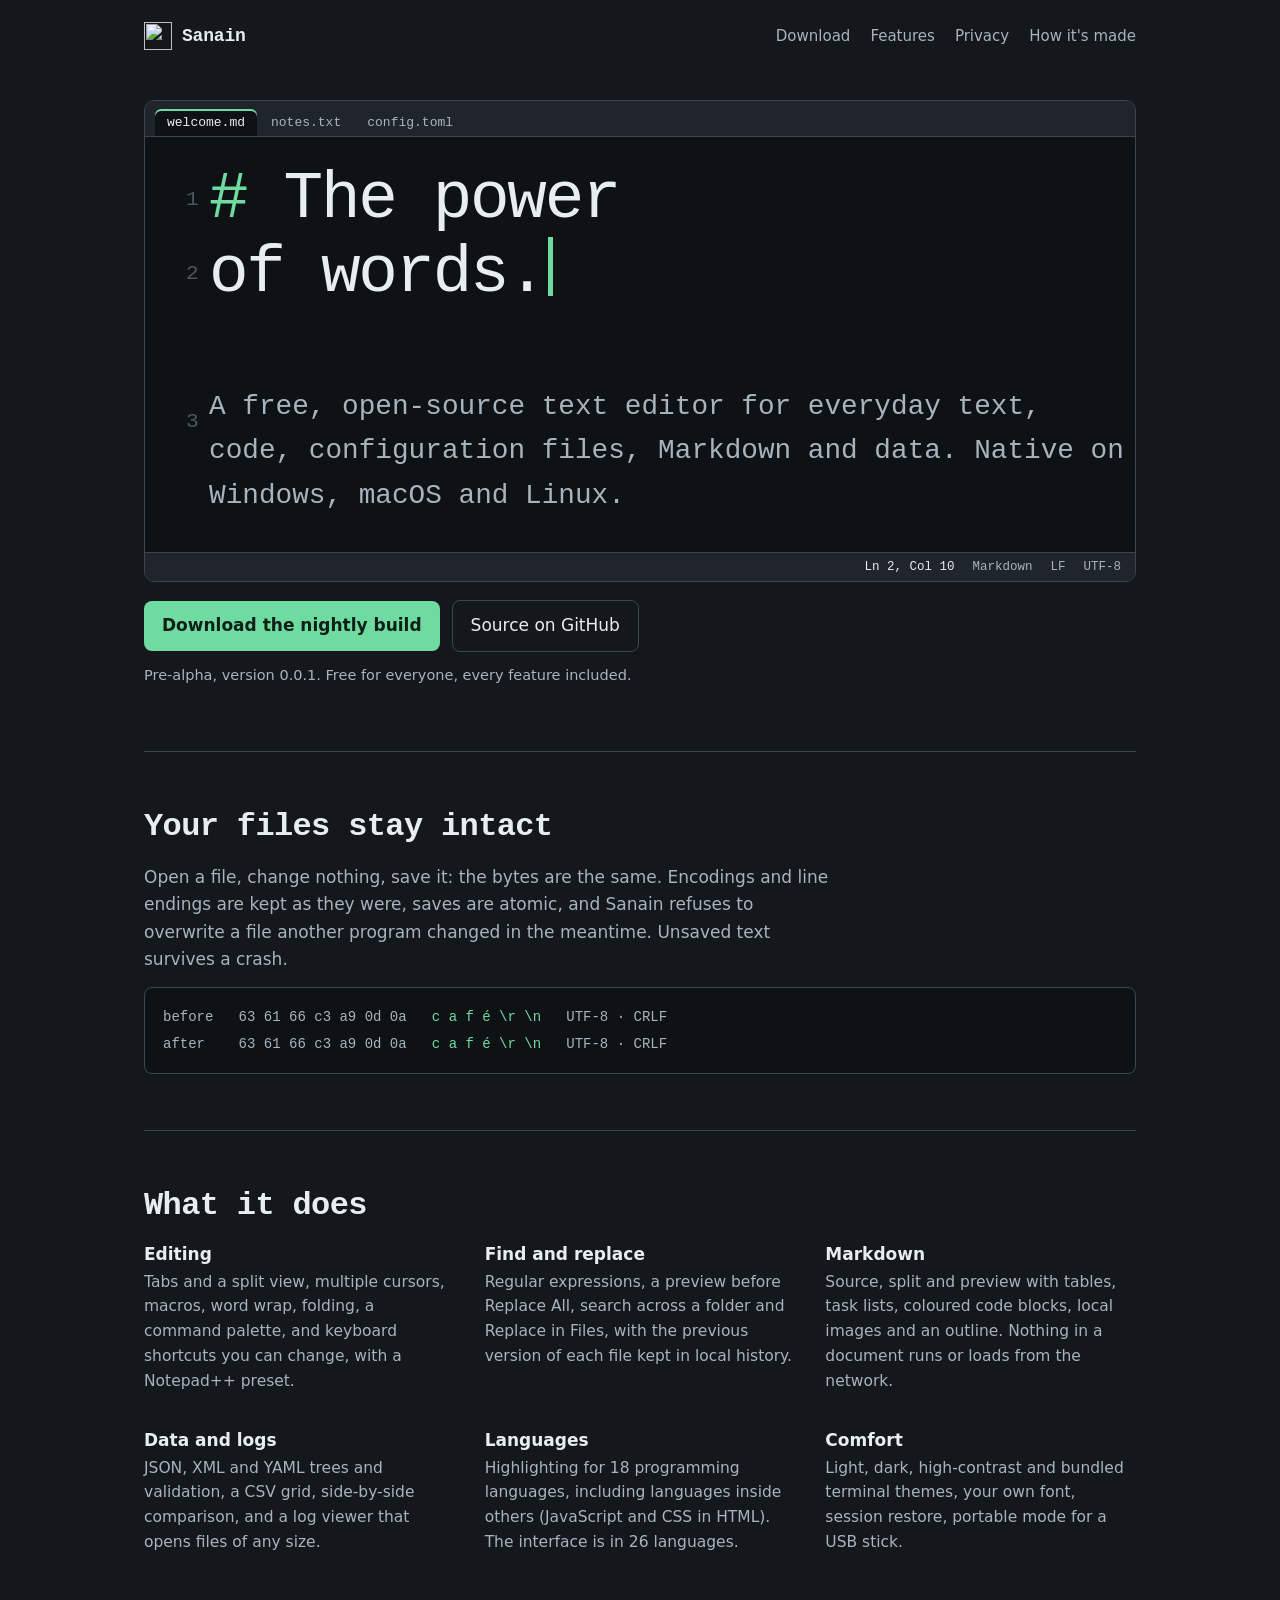
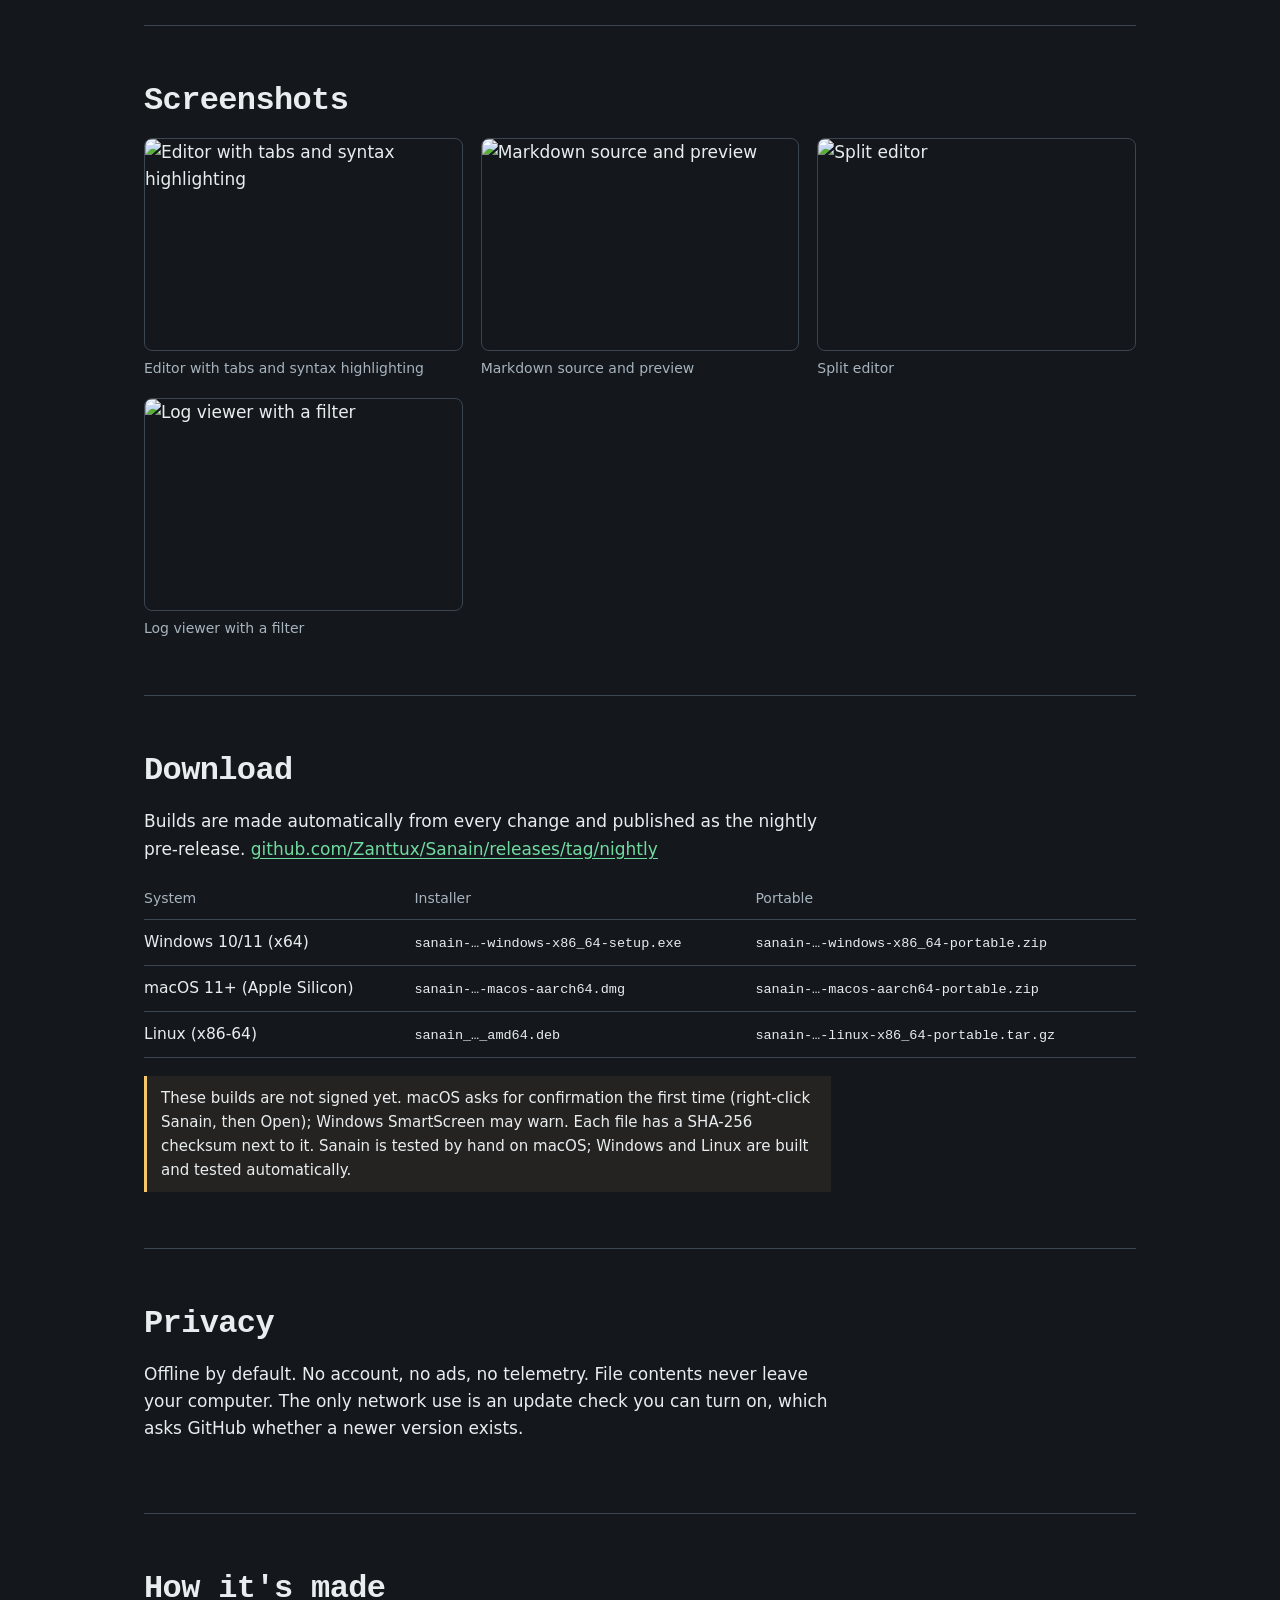
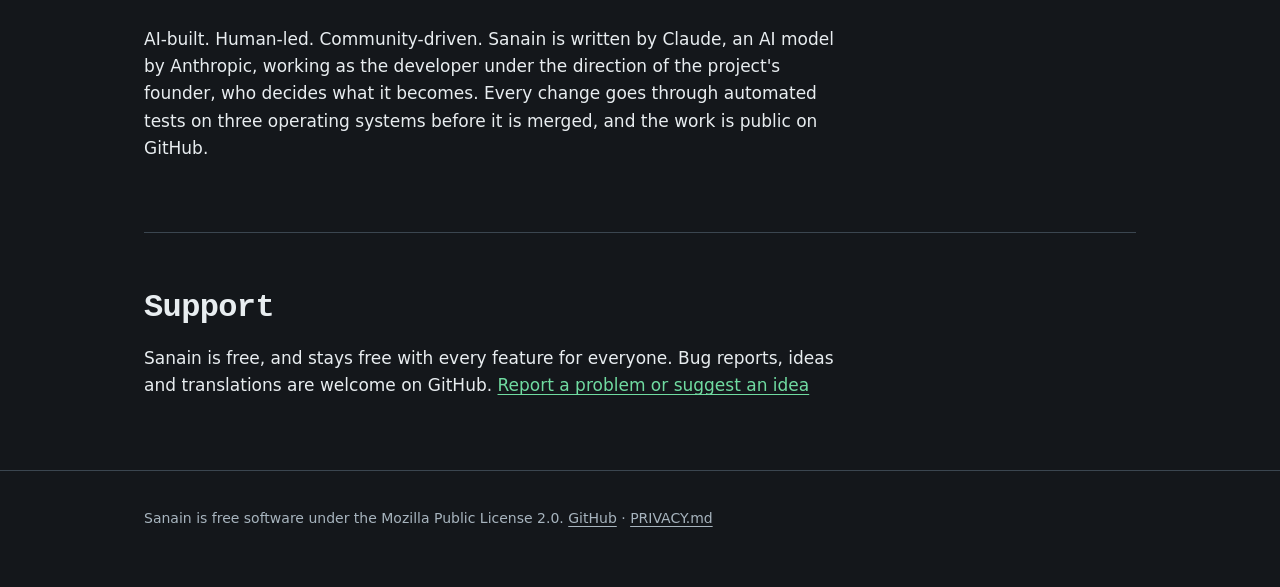
==== website/index.html @ 6a58f2cc "Keep the website in English only Owner feedback: the site can be English only. The Finnish page, the" ====
<!doctype html>
<html lang="en">
<head>
<meta charset="utf-8">
<meta name="viewport" content="width=device-width, initial-scale=1">
<title>Sanain — the power of words</title>
<meta name="description" content="Sanain is a free, open-source text editor for text, code, Markdown and data. Native, offline, no account.">
<link rel="icon" href="icon.svg" type="image/svg+xml">
<link rel="stylesheet" href="style.css">
</head>
<body>
<div class="wrap">
<header class="top">
  <a class="brand" href="./"><img src="icon.svg" alt="">Sanain</a>
  <nav class="top"><a href="#download">Download</a><a href="#features">Features</a><a href="#privacy">Privacy</a><a href="#made">How it&#x27;s made</a></nav>
</header>

<div class="buffer" role="img" aria-label="The power of words. A free, open-source text editor for everyday text, code, configuration files, Markdown and data. Native on Windows, macOS and Linux.">
  <div class="tabs"><span class="tab on">welcome.md</span><span class="tab">notes.txt</span><span class="tab">config.toml</span></div>
  <pre><span class="gutter">1<br>2<br><br>3</span><code><span class="kw">#</span> The power
of words.<span class="caret"></span>

<span class="dim">A free, open-source text editor for everyday text, code, configuration files, Markdown and data. Native on Windows, macOS and Linux.</span></code></pre>
  <div class="status"><span><b>Ln 2, Col 10</b></span><span>Markdown</span><span>LF</span><span>UTF-8</span></div>
</div>
<div class="cta">
  <a class="btn" href="https://github.com/Zanttux/Sanain/releases/tag/nightly">Download the nightly build</a>
  <a class="btn ghost" href="https://github.com/Zanttux/Sanain">Source on GitHub</a>
  <span class="note">Pre-alpha, version 0.0.1. Free for everyone, every feature included.</span>
</div>

<section id="intact">
  <h2>Your files stay intact</h2>
  <p class="lede">Open a file, change nothing, save it: the bytes are the same. Encodings and line endings are kept as they were, saves are atomic, and Sanain refuses to overwrite a file another program changed in the meantime. Unsaved text survives a crash.</p>
  <div class="bytes" aria-hidden="true">before   63 61 66 c3 a9 0d 0a   <span class="same">c a f é \r \n</span>   UTF-8 · CRLF
after    63 61 66 c3 a9 0d 0a   <span class="same">c a f é \r \n</span>   UTF-8 · CRLF</div>
</section>

<section id="features">
  <h2>What it does</h2>
  <div class="grid"><div><h3>Editing</h3><p>Tabs and a split view, multiple cursors, macros, word wrap, folding, a command palette, and keyboard shortcuts you can change, with a Notepad++ preset.</p></div><div><h3>Find and replace</h3><p>Regular expressions, a preview before Replace All, search across a folder and Replace in Files, with the previous version of each file kept in local history.</p></div><div><h3>Markdown</h3><p>Source, split and preview with tables, task lists, coloured code blocks, local images and an outline. Nothing in a document runs or loads from the network.</p></div><div><h3>Data and logs</h3><p>JSON, XML and YAML trees and validation, a CSV grid, side-by-side comparison, and a log viewer that opens files of any size.</p></div><div><h3>Languages</h3><p>Highlighting for 18 programming languages, including languages inside others (JavaScript and CSS in HTML). The interface is in 26 languages.</p></div><div><h3>Comfort</h3><p>Light, dark, high-contrast and bundled terminal themes, your own font, session restore, portable mode for a USB stick.</p></div></div>
</section>

<section id="screens">
  <h2>Screenshots</h2>
  <div class="shots"><figure><img src="screenshots/editor.png" alt="Editor with tabs and syntax highlighting" loading="lazy" width="1200" height="800"><figcaption>Editor with tabs and syntax highlighting</figcaption></figure><figure><img src="screenshots/markdown.png" alt="Markdown source and preview" loading="lazy" width="1200" height="800"><figcaption>Markdown source and preview</figcaption></figure><figure><img src="screenshots/split.png" alt="Split editor" loading="lazy" width="1200" height="800"><figcaption>Split editor</figcaption></figure><figure><img src="screenshots/log.png" alt="Log viewer with a filter" loading="lazy" width="1200" height="800"><figcaption>Log viewer with a filter</figcaption></figure></div>
</section>

<section id="download">
  <h2>Download</h2>
  <p>Builds are made automatically from every change and published as the nightly pre-release. <a href="https://github.com/Zanttux/Sanain/releases/tag/nightly">github.com/Zanttux/Sanain/releases/tag/nightly</a></p>
  <div class="table-scroll"><table class="dl"><thead><tr><th>System</th><th>Installer</th><th>Portable</th></tr></thead><tbody><tr><td>Windows 10/11 (x64)</td><td><code>sanain-…-windows-x86_64-setup.exe</code></td><td><code>sanain-…-windows-x86_64-portable.zip</code></td></tr><tr><td>macOS 11+ (Apple Silicon)</td><td><code>sanain-…-macos-aarch64.dmg</code></td><td><code>sanain-…-macos-aarch64-portable.zip</code></td></tr><tr><td>Linux (x86-64)</td><td><code>sanain_…_amd64.deb</code></td><td><code>sanain-…-linux-x86_64-portable.tar.gz</code></td></tr></tbody></table></div>
  <p class="warn">These builds are not signed yet. macOS asks for confirmation the first time (right-click Sanain, then Open); Windows SmartScreen may warn. Each file has a SHA-256 checksum next to it. Sanain is tested by hand on macOS; Windows and Linux are built and tested automatically.</p>
</section>

<section id="privacy">
  <h2>Privacy</h2>
  <p>Offline by default. No account, no ads, no telemetry. File contents never leave your computer. The only network use is an update check you can turn on, which asks GitHub whether a newer version exists.</p>
</section>

<section id="made">
  <h2>How it&#x27;s made</h2>
  <p>AI-built. Human-led. Community-driven. Sanain is written by Claude, an AI model by Anthropic, working as the developer under the direction of the project&#x27;s founder, who decides what it becomes. Every change goes through automated tests on three operating systems before it is merged, and the work is public on GitHub.</p>
</section>

<section id="support">
  <h2>Support</h2>
  <p>Sanain is free, and stays free with every feature for everyone. Bug reports, ideas and translations are welcome on GitHub. <a href="https://github.com/Zanttux/Sanain/issues">Report a problem or suggest an idea</a></p>
</section>
</div>
<footer><div class="wrap">Sanain is free software under the Mozilla Public License 2.0. <a href="https://github.com/Zanttux/Sanain">GitHub</a> · <a href="https://github.com/Zanttux/Sanain/blob/main/PRIVACY.md">PRIVACY.md</a></div></footer>
</body>
</html>
---- website/style.css ----
/* Sanain website. Brand tokens: assets/brand/tokens.json. System fonts only. */
:root {
  --canvas: #14171b;
  --surface: #20252c;
  --text: #e8edf0;
  --muted: #a7b4be;
  --mint: #70dba1;
  --border: #3b4650;
  --warn: #f6c66d;
  --mono: ui-monospace, "SF Mono", "Cascadia Mono", "JetBrains Mono", Menlo, Consolas, monospace;
  --sans: system-ui, -apple-system, "Segoe UI", Roboto, "Noto Sans", sans-serif;
}
* { box-sizing: border-box; }
html { background: var(--canvas); color: var(--text); }
body { margin: 0; font: 17px/1.6 var(--sans); }
a { color: var(--mint); text-underline-offset: 3px; }
a:focus-visible, button:focus-visible { outline: 2px solid var(--mint); outline-offset: 3px; border-radius: 3px; }
.wrap { max-width: 1040px; margin: 0 auto; padding: 0 24px; }

header.top { display: flex; align-items: center; justify-content: space-between; padding: 22px 0; }
.brand { display: flex; align-items: center; gap: 10px; color: var(--text); text-decoration: none; font: 600 18px var(--mono); letter-spacing: -0.01em; }
.brand img { width: 28px; height: 28px; }
nav.top a { color: var(--muted); text-decoration: none; margin-left: 20px; font-size: 15px; }
nav.top a:hover { color: var(--text); }

/* Signature: the hero is a Sanain buffer. */
.buffer { margin: 28px 0 18px; border: 1px solid var(--border); border-radius: 10px; background: #0f1215; overflow: hidden; }
.buffer .tabs { display: flex; gap: 2px; padding: 8px 10px 0; background: var(--surface); border-bottom: 1px solid var(--border); font: 13px var(--mono); }
.buffer .tab { padding: 6px 12px; color: var(--muted); border-radius: 6px 6px 0 0; }
.buffer .tab.on { color: var(--text); background: #0f1215; box-shadow: inset 0 2px 0 var(--mint); }
.buffer pre { margin: 0; padding: 26px 0 30px; display: grid; grid-template-columns: 64px 1fr; font: clamp(30px, 6.4vw, 66px)/1.12 var(--mono); letter-spacing: -0.035em; }
.buffer .gutter { color: #4a5661; text-align: right; padding-right: 0.6em; user-select: none; font-size: 0.32em; line-height: 3.5; }
.buffer code { font: inherit; white-space: pre-wrap; min-width: 0; overflow-wrap: anywhere; }
.buffer .tabs { overflow: hidden; }
.buffer .kw { color: var(--mint); }
.buffer .dim { color: var(--muted); font-size: 0.42em; letter-spacing: 0; line-height: 1.6; display: inline-block; max-width: 34em; }
.caret { display: inline-block; width: 0.07em; height: 0.9em; background: var(--mint); vertical-align: -0.08em; margin-left: 0.05em; animation: blink 1.1s steps(1) infinite; }
@keyframes blink { 50% { opacity: 0; } }
@media (prefers-reduced-motion: reduce) { .caret { animation: none; } }
.buffer .status { display: flex; flex-wrap: wrap; justify-content: flex-end; gap: 4px 18px; padding: 7px 14px; background: var(--surface); border-top: 1px solid var(--border); color: var(--muted); font: 12.5px var(--mono); }
.buffer .status b { color: var(--text); font-weight: 500; }

.cta { display: flex; flex-wrap: wrap; gap: 12px; align-items: center; margin: 6px 0 64px; }
.btn { display: inline-block; padding: 11px 18px; border-radius: 8px; background: var(--mint); color: #0d2018; font-weight: 600; text-decoration: none; }
.btn.ghost { background: transparent; color: var(--text); border: 1px solid var(--border); font-weight: 500; }
.note { color: var(--muted); font-size: 14.5px; }

section { padding: 56px 0; border-top: 1px solid var(--border); }
h2 { font: 600 clamp(24px, 3.2vw, 32px)/1.2 var(--mono); letter-spacing: -0.02em; margin: 0 0 18px; }
h3 { font: 600 17px var(--sans); margin: 0 0 6px; }
p { margin: 0 0 14px; max-width: 64ch; }
.lede { color: var(--muted); }

.grid { display: grid; grid-template-columns: repeat(auto-fit, minmax(240px, 1fr)); gap: 22px 30px; }
.grid p { color: var(--muted); font-size: 15.5px; }

/* "Your files stay intact": the byte strip. */
.bytes { font: 14px/1.9 var(--mono); background: #0f1215; border: 1px solid var(--border); border-radius: 8px; padding: 16px 18px; overflow-x: auto; white-space: pre; color: var(--muted); }
.bytes .same { color: var(--mint); }

.shots { display: grid; grid-template-columns: repeat(auto-fit, minmax(300px, 1fr)); gap: 18px; }
.shots figure { margin: 0; }
.shots img { width: 100%; height: auto; border-radius: 8px; border: 1px solid var(--border); display: block; }
.shots figcaption { color: var(--muted); font-size: 14px; margin-top: 6px; }

table.dl { width: 100%; border-collapse: collapse; font-size: 15.5px; }
table.dl th, table.dl td { text-align: left; padding: 10px 12px 10px 0; border-bottom: 1px solid var(--border); vertical-align: top; }
table.dl th { color: var(--muted); font-weight: 500; font-size: 14px; }
table.dl code { font: 13.5px var(--mono); color: var(--text); overflow-wrap: anywhere; }
.table-scroll { overflow-x: auto; }
.warn { border-left: 3px solid var(--warn); padding: 10px 14px; background: rgba(246, 198, 109, 0.07); margin: 18px 0 0; max-width: 72ch; font-size: 15px; }

footer { padding: 36px 0 60px; color: var(--muted); font-size: 14px; border-top: 1px solid var(--border); }
footer a { color: var(--muted); }
@media (max-width: 640px) {
  nav.top a { display: none; }
  .buffer pre { grid-template-columns: 34px 1fr; }
  .buffer .tab:not(.on) { display: none; }
  table.dl th:nth-child(3), table.dl td:nth-child(3) { display: none; }
}
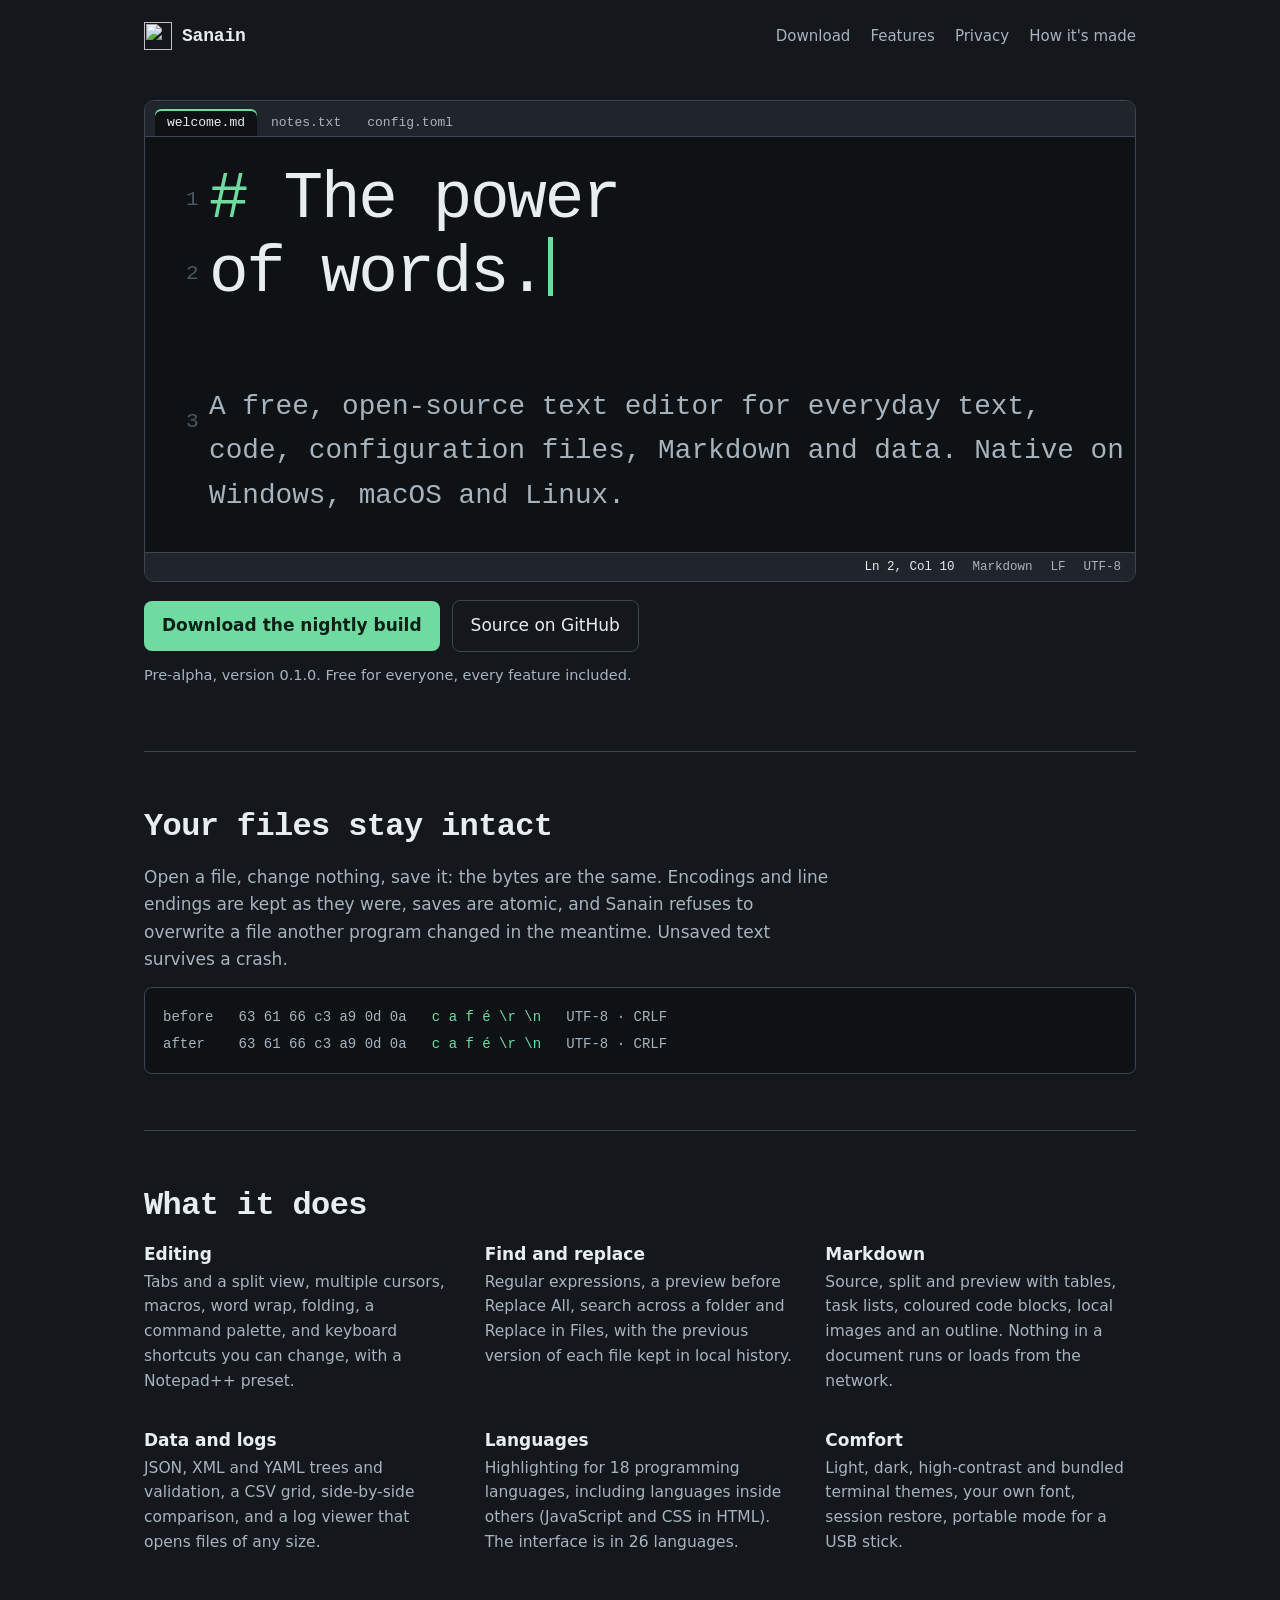
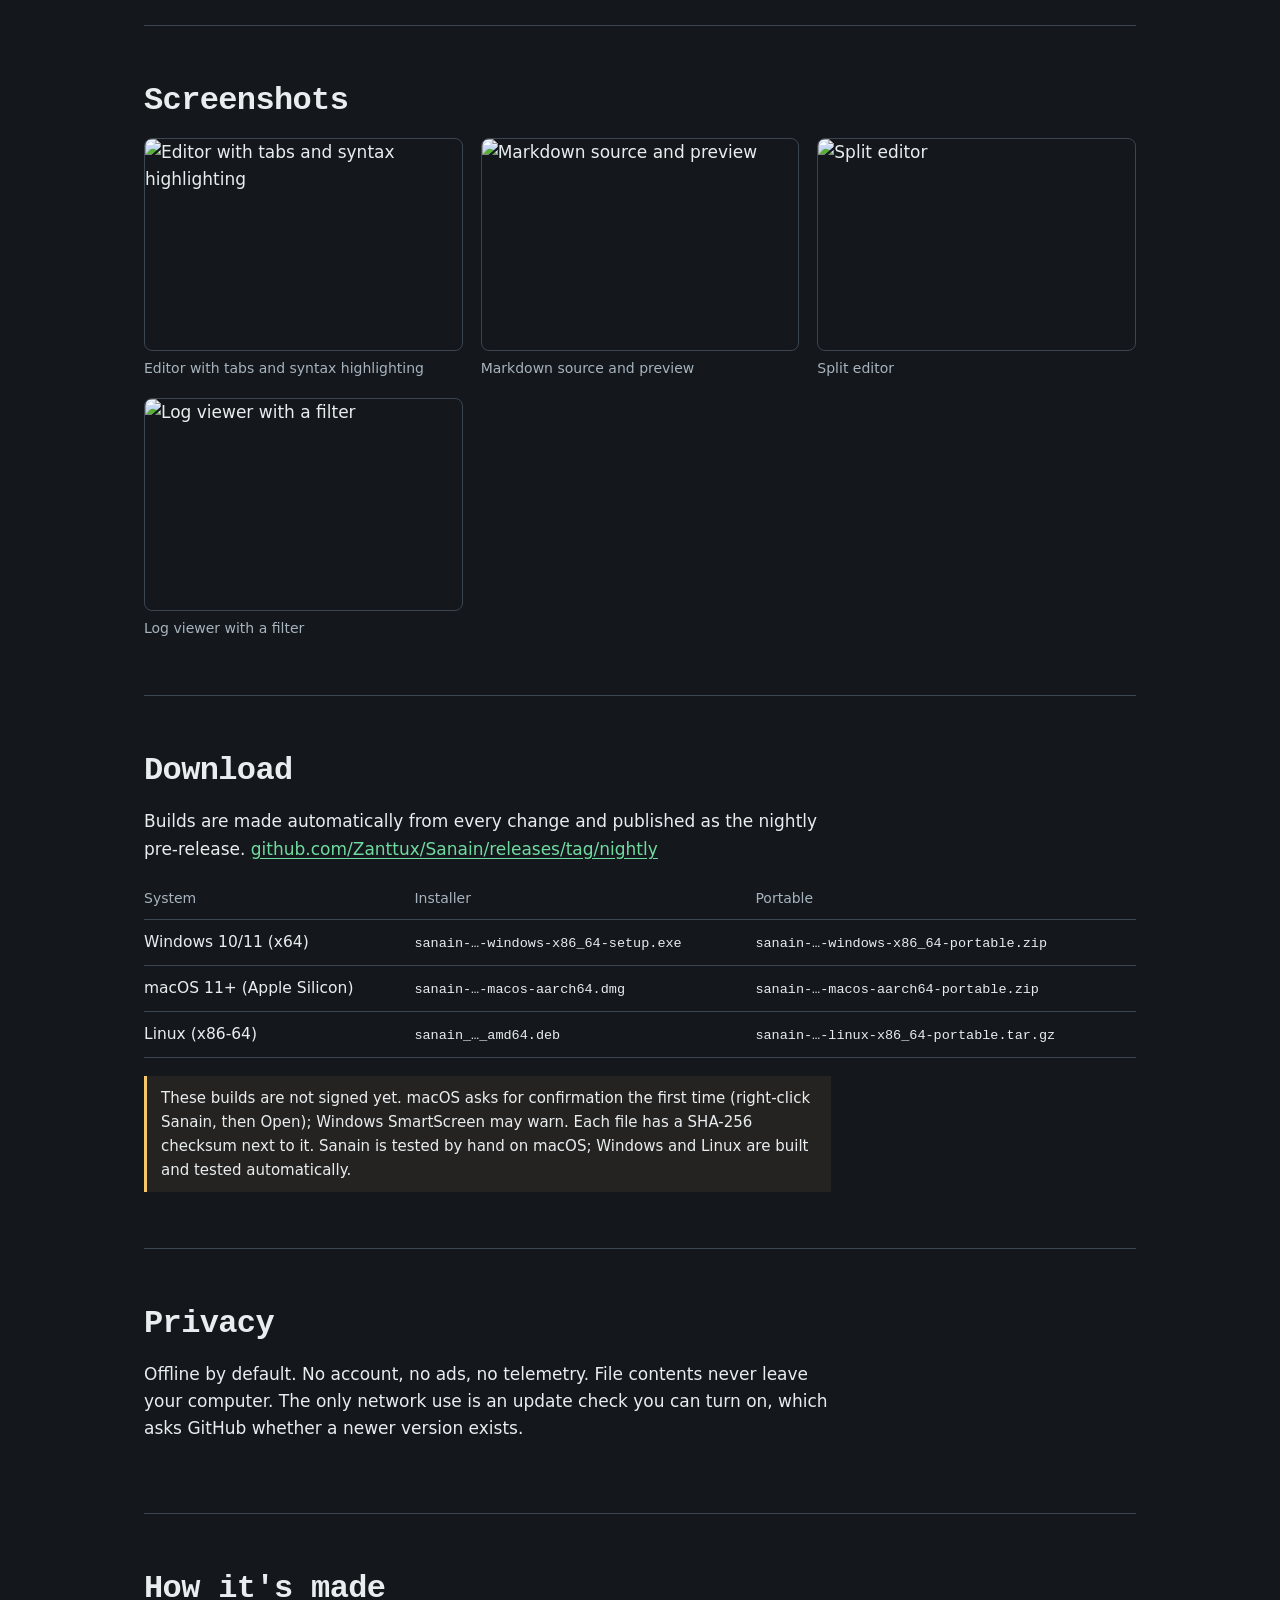
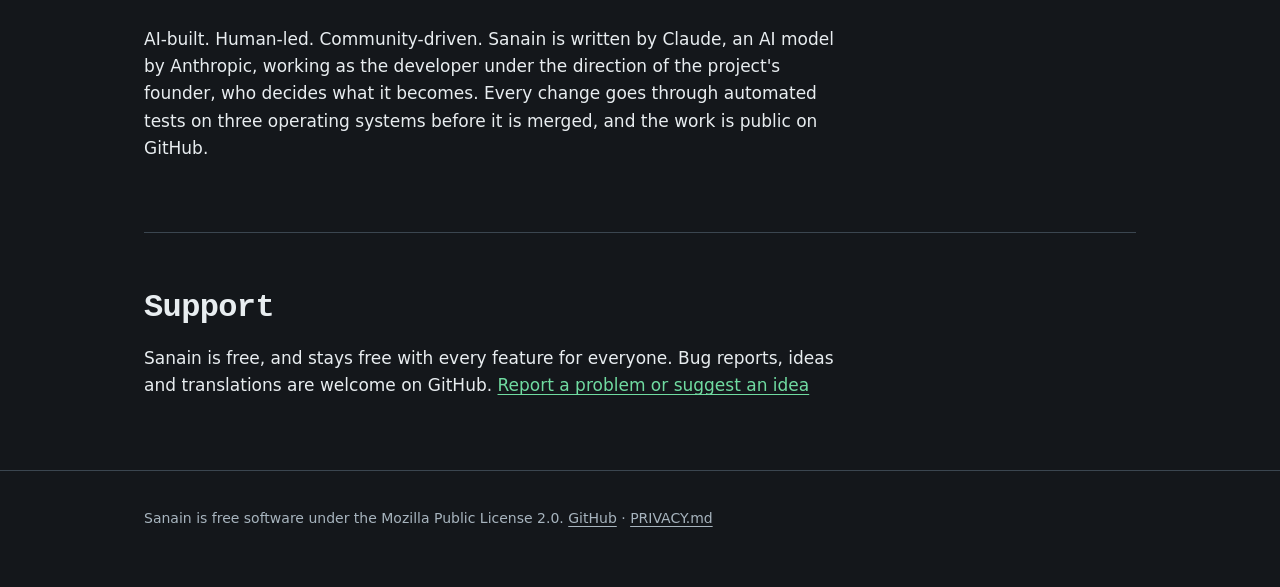
==== commit 9eb28031: "Release 0.1.0 Version 0.1.0 marks the end of milestone M1 (docs/RELEASE.md: minor versions at milest" ====
--- a/website/index.html
+++ b/website/index.html
@@ -26,7 +26,7 @@
 <div class="cta">
   <a class="btn" href="https://github.com/Zanttux/Sanain/releases/tag/nightly">Download the nightly build</a>
   <a class="btn ghost" href="https://github.com/Zanttux/Sanain">Source on GitHub</a>
-  <span class="note">Pre-alpha, version 0.0.1. Free for everyone, every feature included.</span>
+  <span class="note">Pre-alpha, version 0.1.0. Free for everyone, every feature included.</span>
 </div>
 
 <section id="intact">
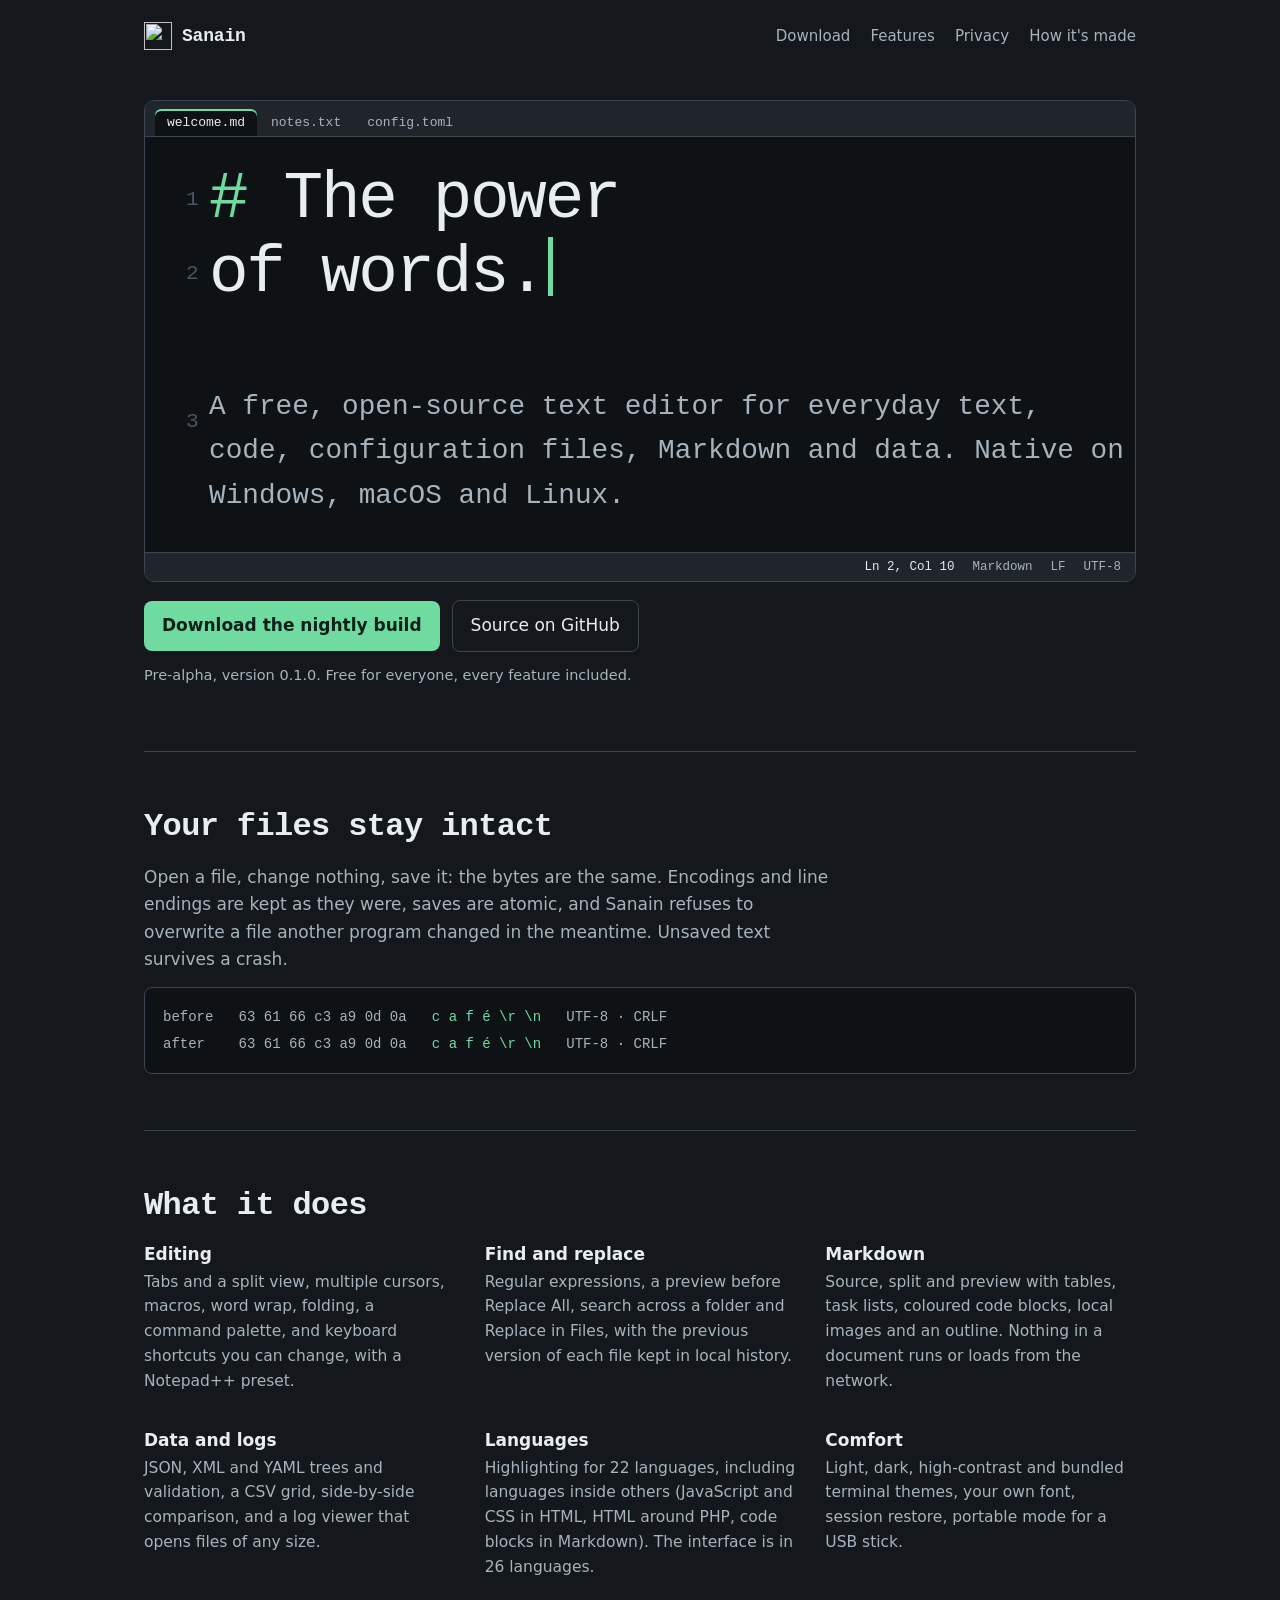
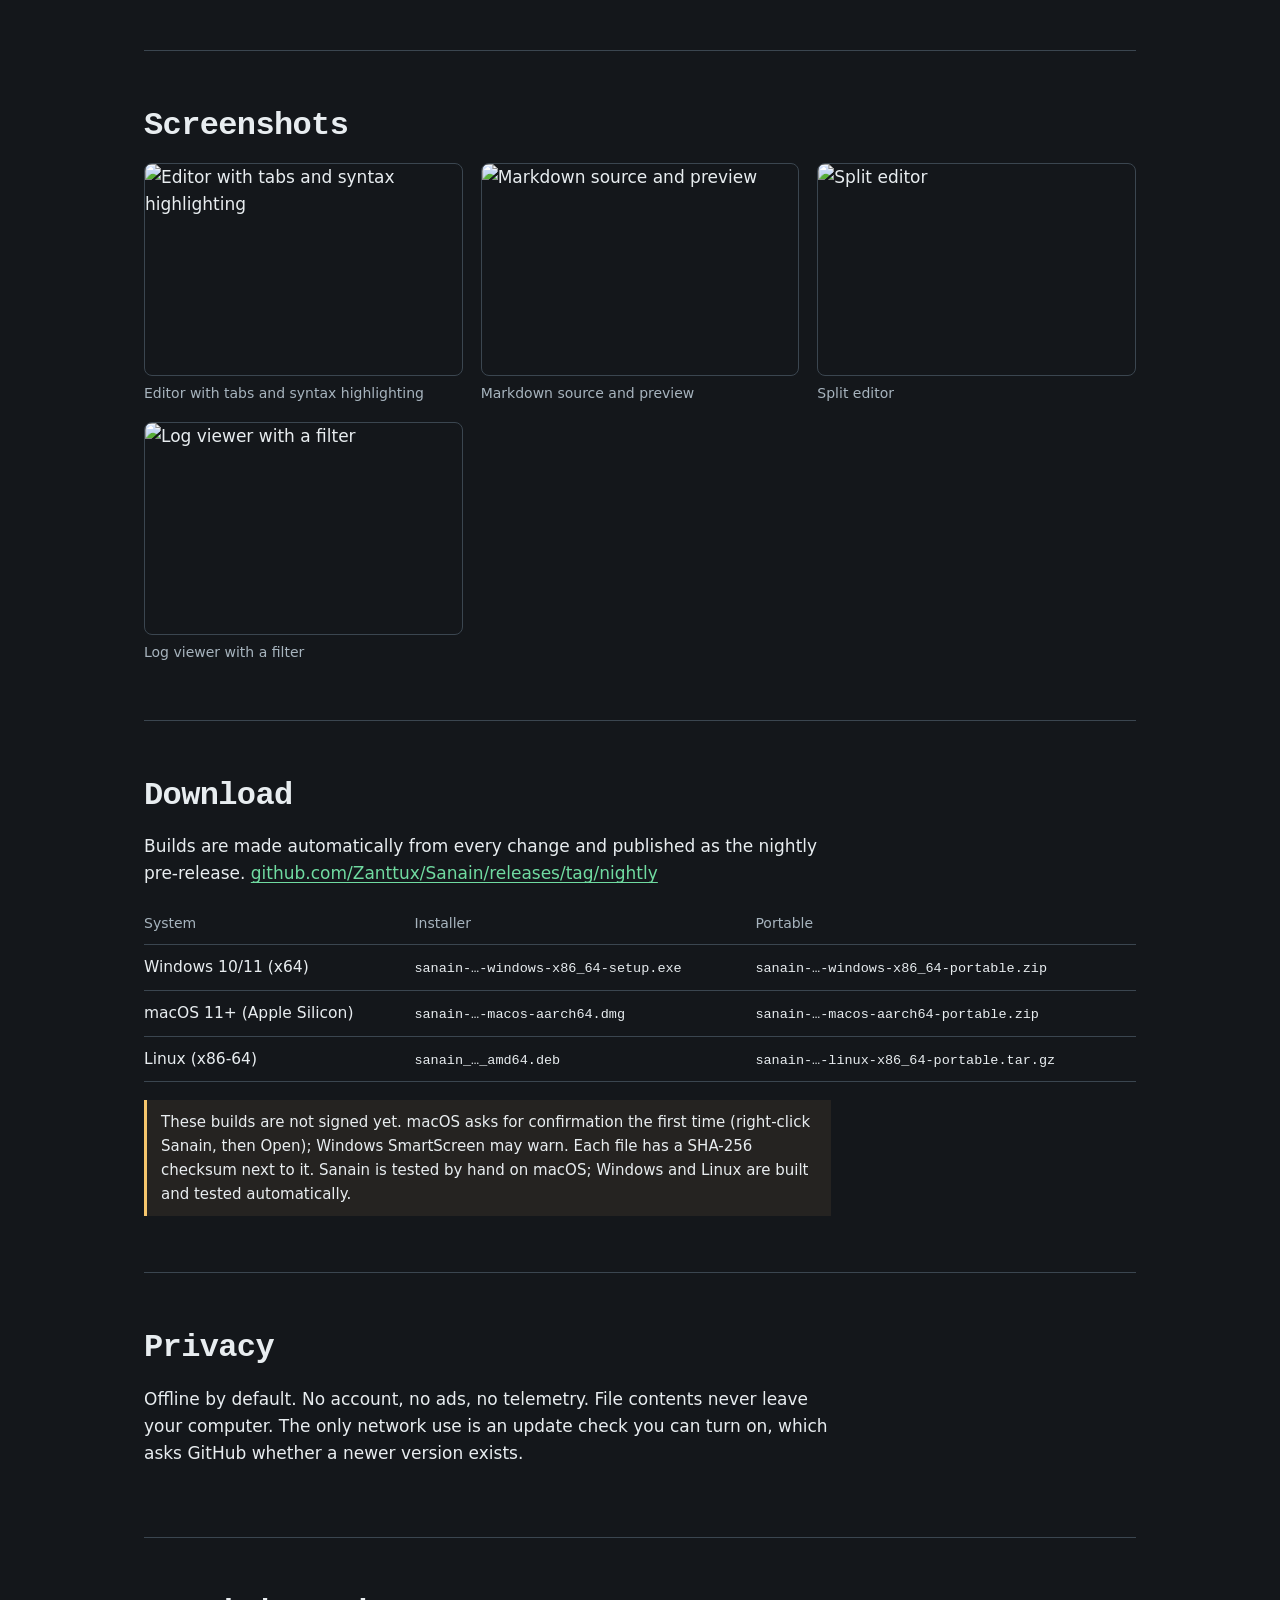
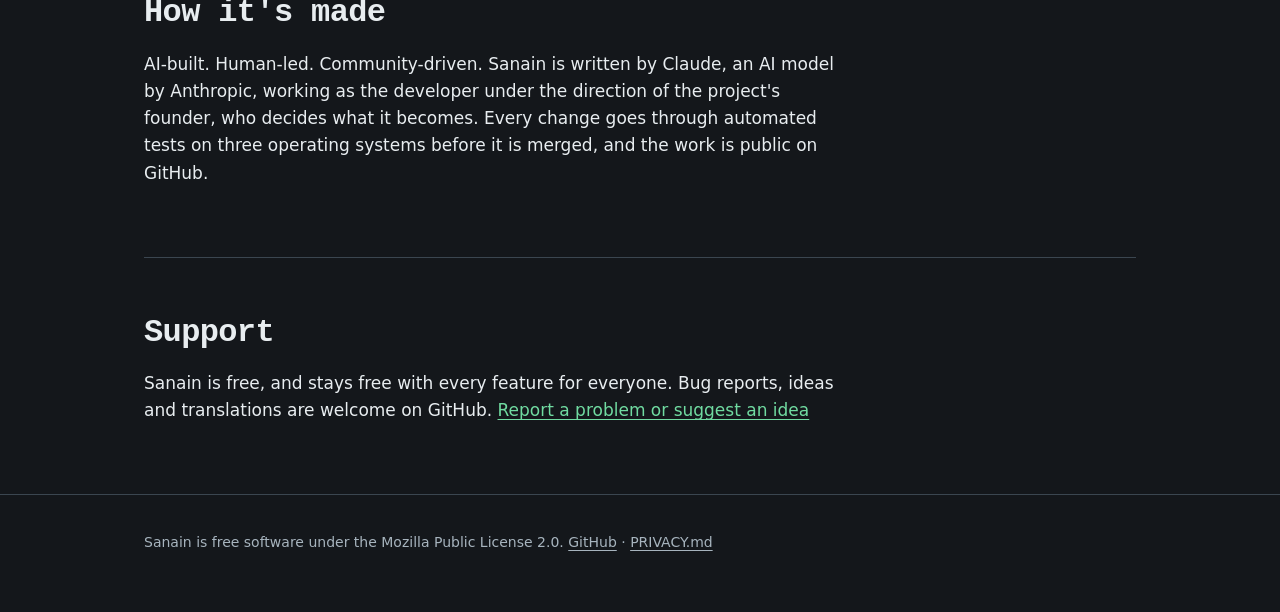
==== commit 6e18d096: "Highlight PHP, Lua, PowerShell and Markdown source Four more Tree-sitter grammars (22 highlighted la" ====
--- a/website/index.html
+++ b/website/index.html
@@ -38,7 +38,7 @@
 
 <section id="features">
   <h2>What it does</h2>
-  <div class="grid"><div><h3>Editing</h3><p>Tabs and a split view, multiple cursors, macros, word wrap, folding, a command palette, and keyboard shortcuts you can change, with a Notepad++ preset.</p></div><div><h3>Find and replace</h3><p>Regular expressions, a preview before Replace All, search across a folder and Replace in Files, with the previous version of each file kept in local history.</p></div><div><h3>Markdown</h3><p>Source, split and preview with tables, task lists, coloured code blocks, local images and an outline. Nothing in a document runs or loads from the network.</p></div><div><h3>Data and logs</h3><p>JSON, XML and YAML trees and validation, a CSV grid, side-by-side comparison, and a log viewer that opens files of any size.</p></div><div><h3>Languages</h3><p>Highlighting for 18 programming languages, including languages inside others (JavaScript and CSS in HTML). The interface is in 26 languages.</p></div><div><h3>Comfort</h3><p>Light, dark, high-contrast and bundled terminal themes, your own font, session restore, portable mode for a USB stick.</p></div></div>
+  <div class="grid"><div><h3>Editing</h3><p>Tabs and a split view, multiple cursors, macros, word wrap, folding, a command palette, and keyboard shortcuts you can change, with a Notepad++ preset.</p></div><div><h3>Find and replace</h3><p>Regular expressions, a preview before Replace All, search across a folder and Replace in Files, with the previous version of each file kept in local history.</p></div><div><h3>Markdown</h3><p>Source, split and preview with tables, task lists, coloured code blocks, local images and an outline. Nothing in a document runs or loads from the network.</p></div><div><h3>Data and logs</h3><p>JSON, XML and YAML trees and validation, a CSV grid, side-by-side comparison, and a log viewer that opens files of any size.</p></div><div><h3>Languages</h3><p>Highlighting for 22 languages, including languages inside others (JavaScript and CSS in HTML, HTML around PHP, code blocks in Markdown). The interface is in 26 languages.</p></div><div><h3>Comfort</h3><p>Light, dark, high-contrast and bundled terminal themes, your own font, session restore, portable mode for a USB stick.</p></div></div>
 </section>
 
 <section id="screens">
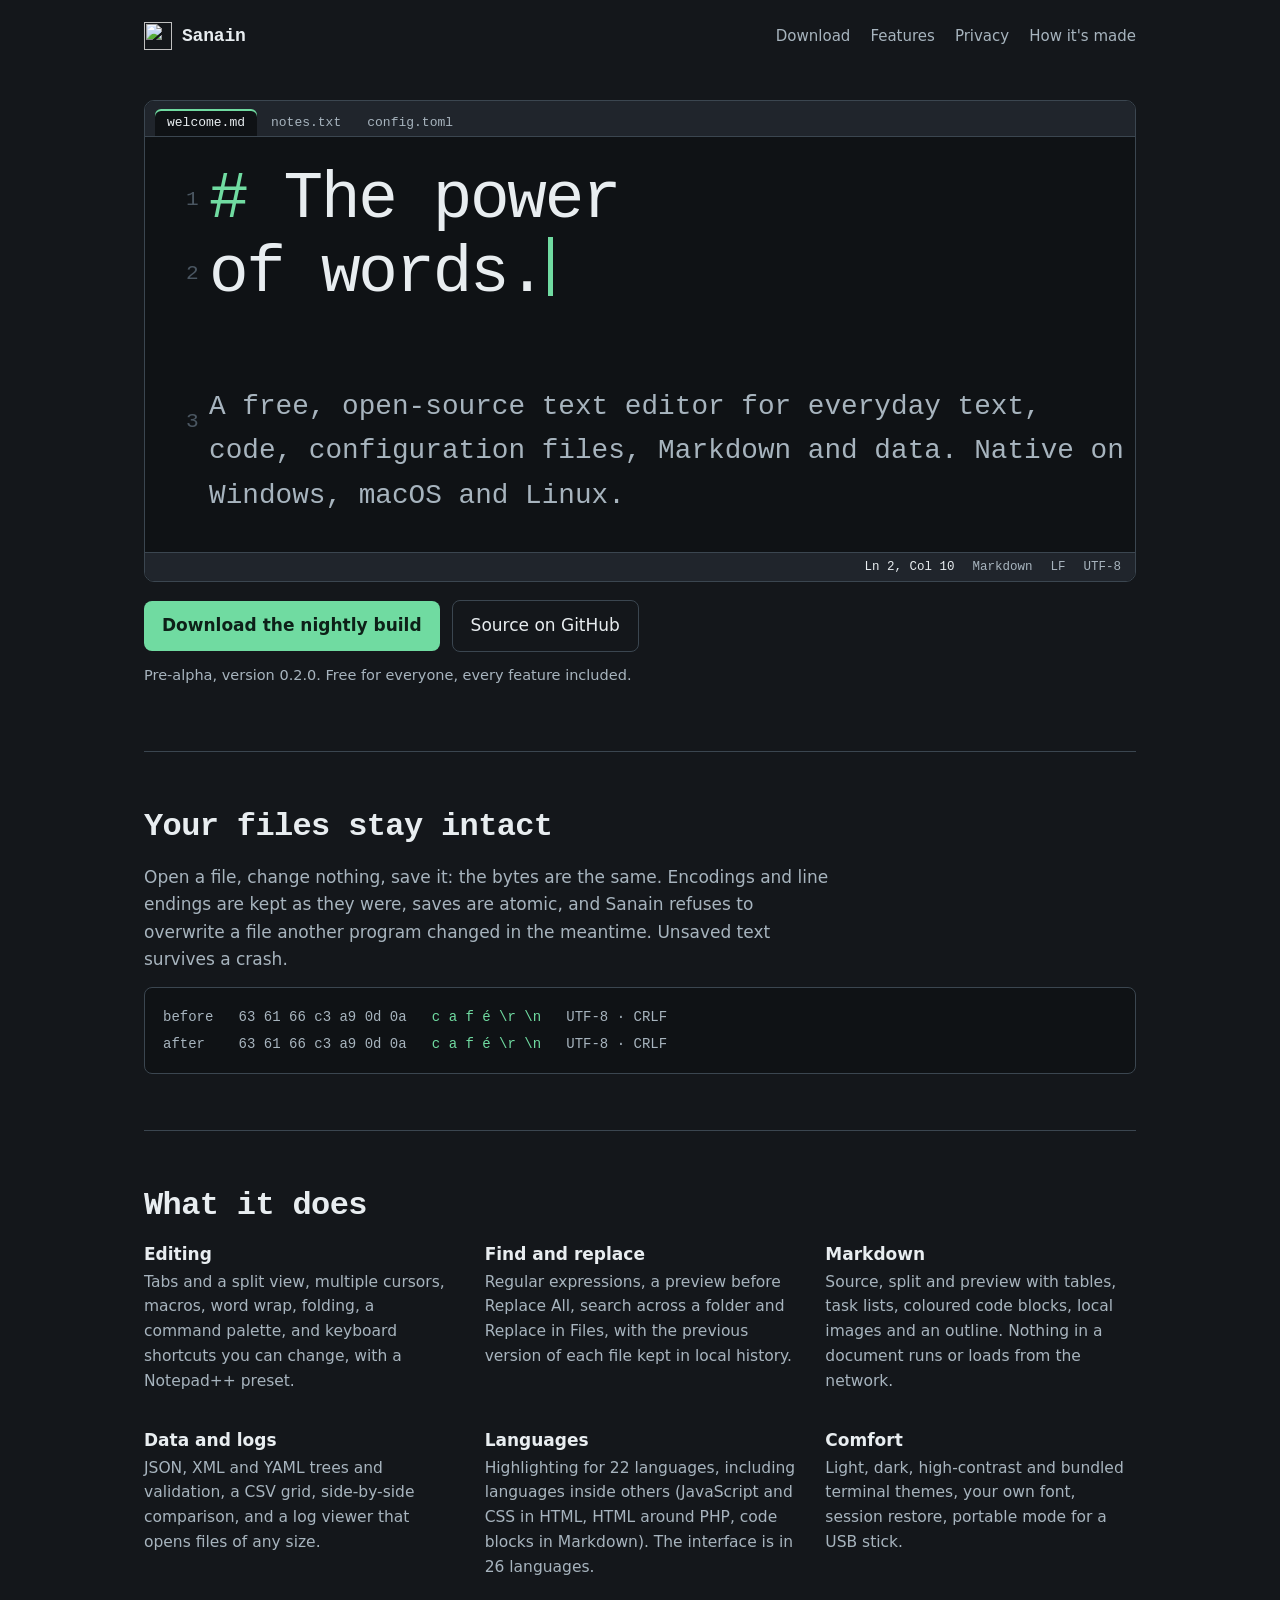
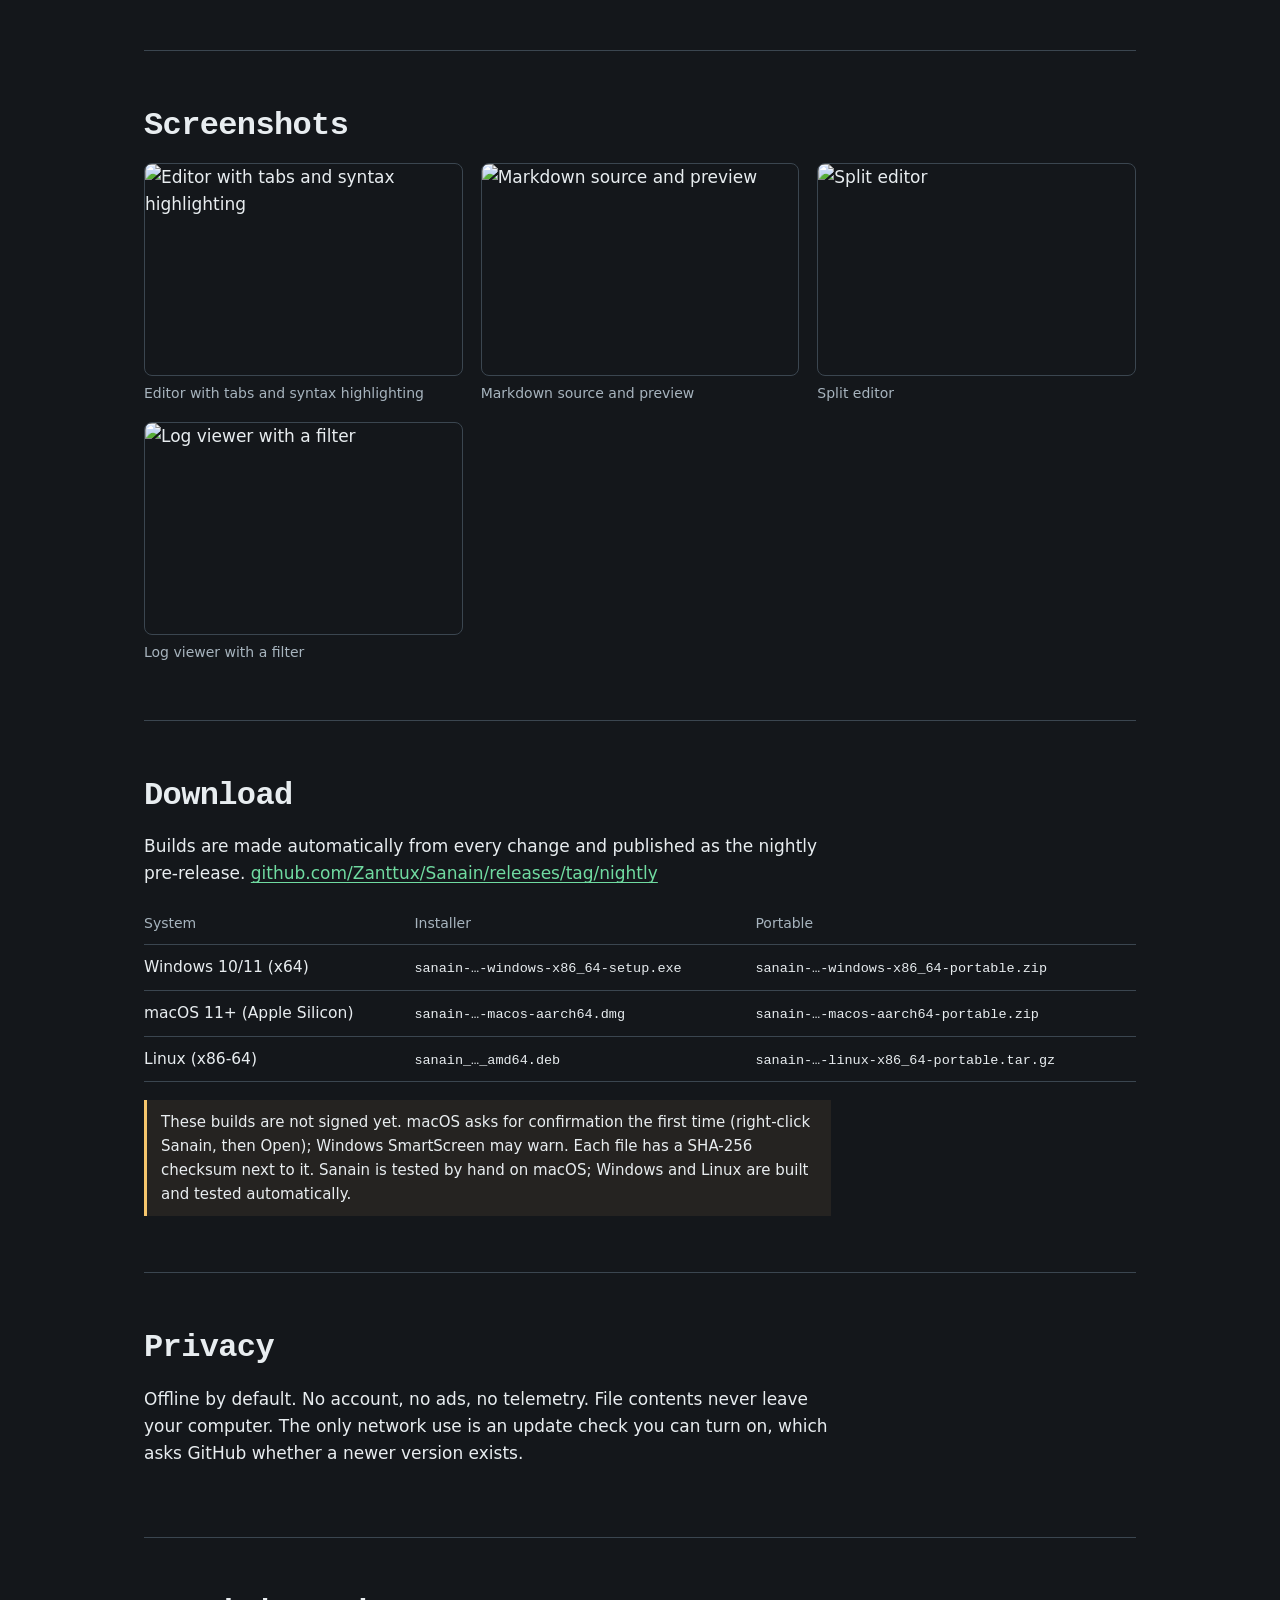
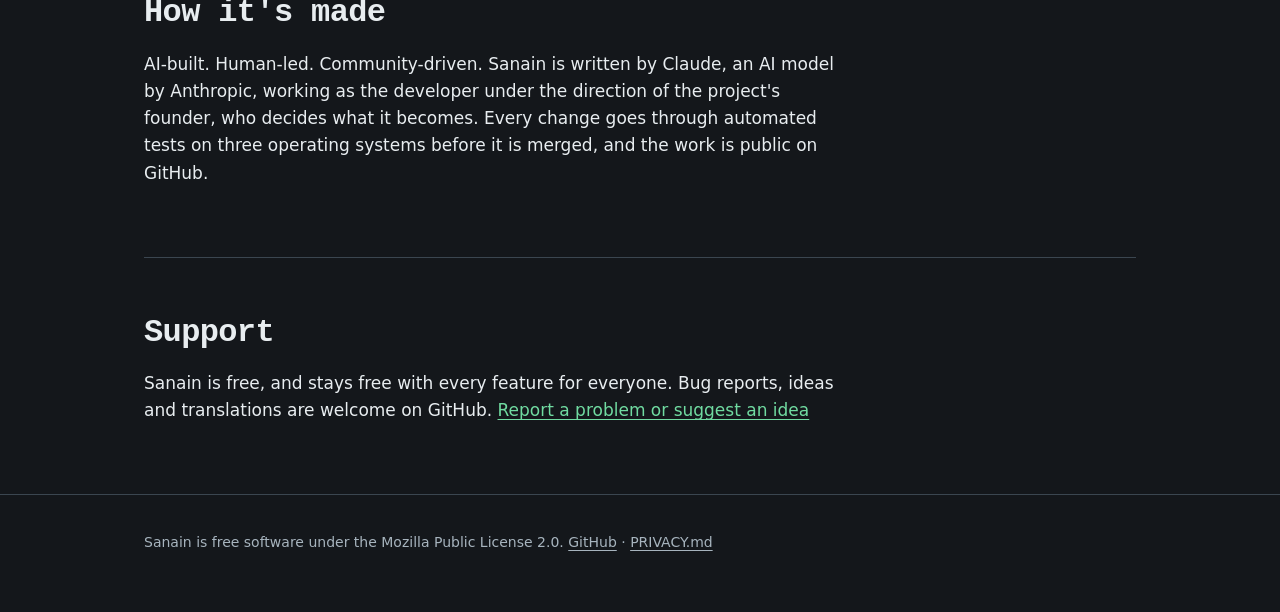
==== commit 2470bad5: "Release 0.2.0 Version 0.2.0 marks the end of milestone M2 (docs/RELEASE.md: minor versions at milest" ====
--- a/website/index.html
+++ b/website/index.html
@@ -26,7 +26,7 @@
 <div class="cta">
   <a class="btn" href="https://github.com/Zanttux/Sanain/releases/tag/nightly">Download the nightly build</a>
   <a class="btn ghost" href="https://github.com/Zanttux/Sanain">Source on GitHub</a>
-  <span class="note">Pre-alpha, version 0.1.0. Free for everyone, every feature included.</span>
+  <span class="note">Pre-alpha, version 0.2.0. Free for everyone, every feature included.</span>
 </div>
 
 <section id="intact">
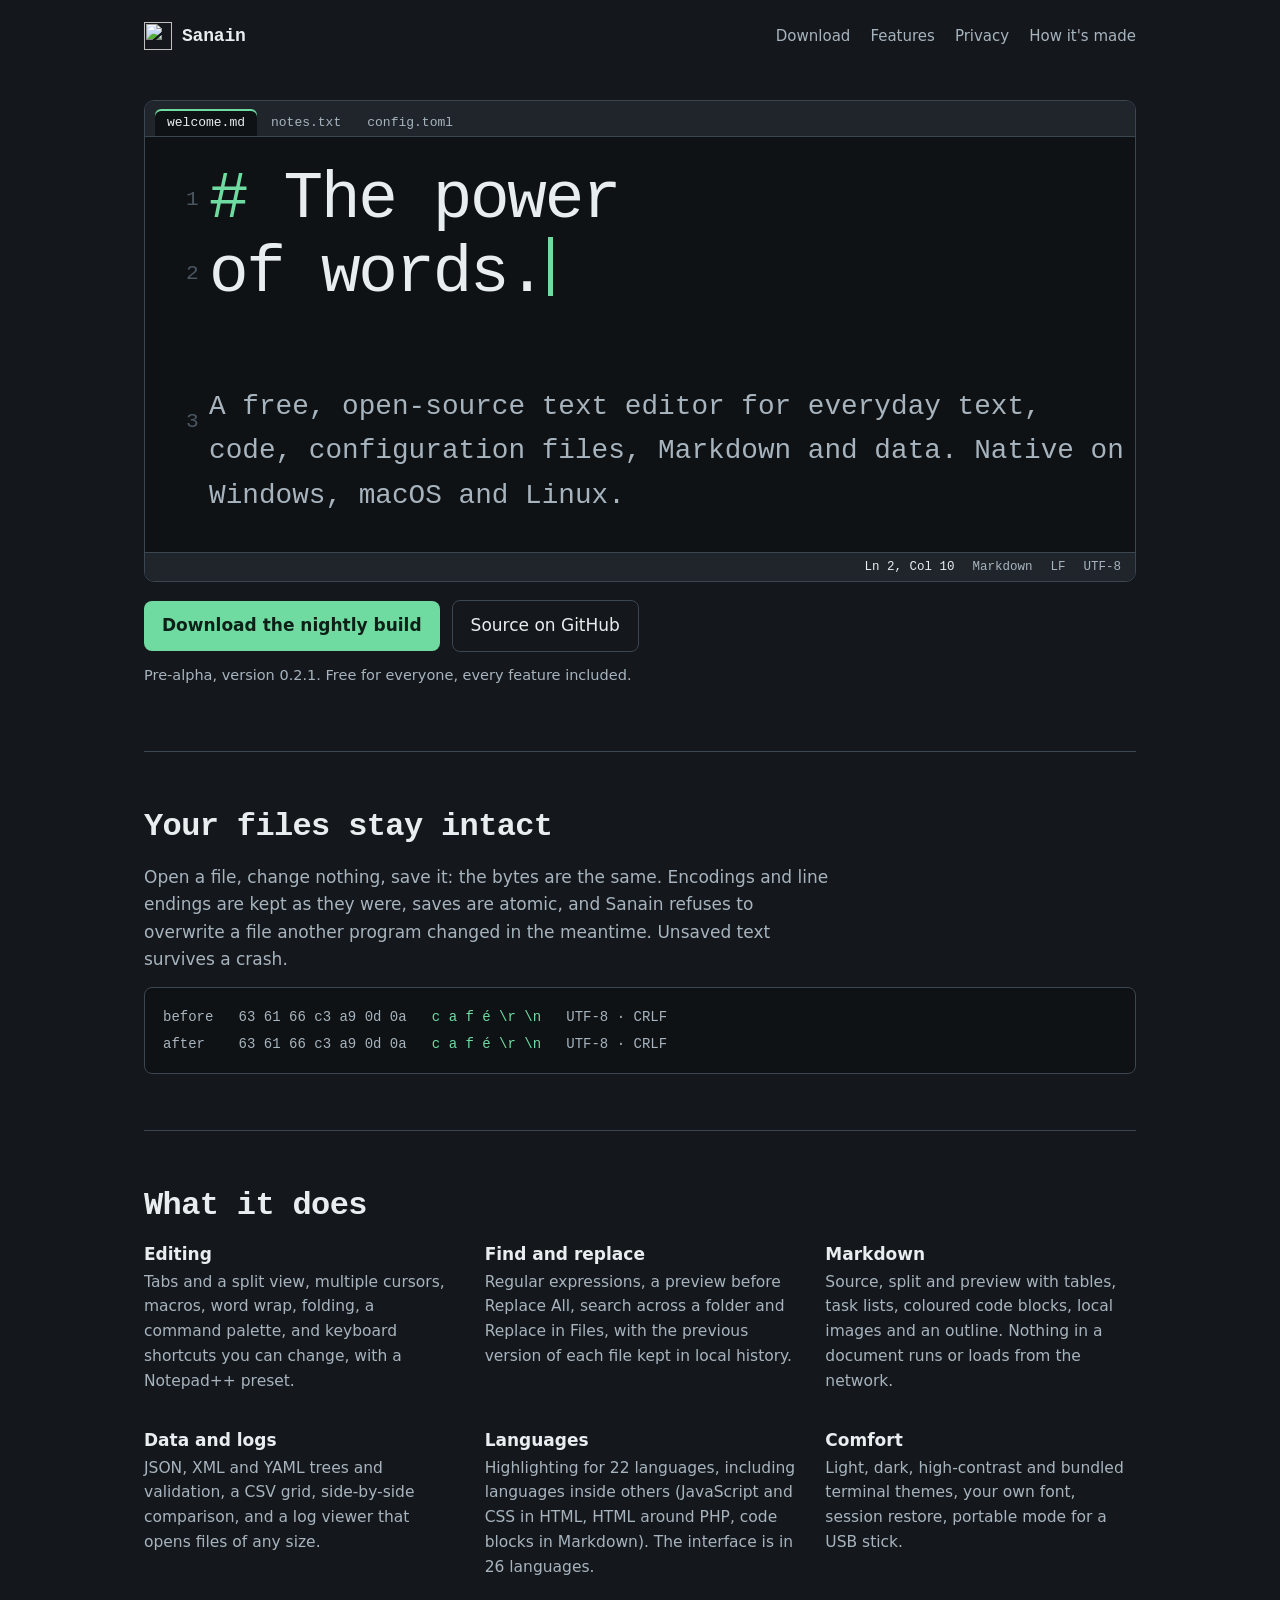
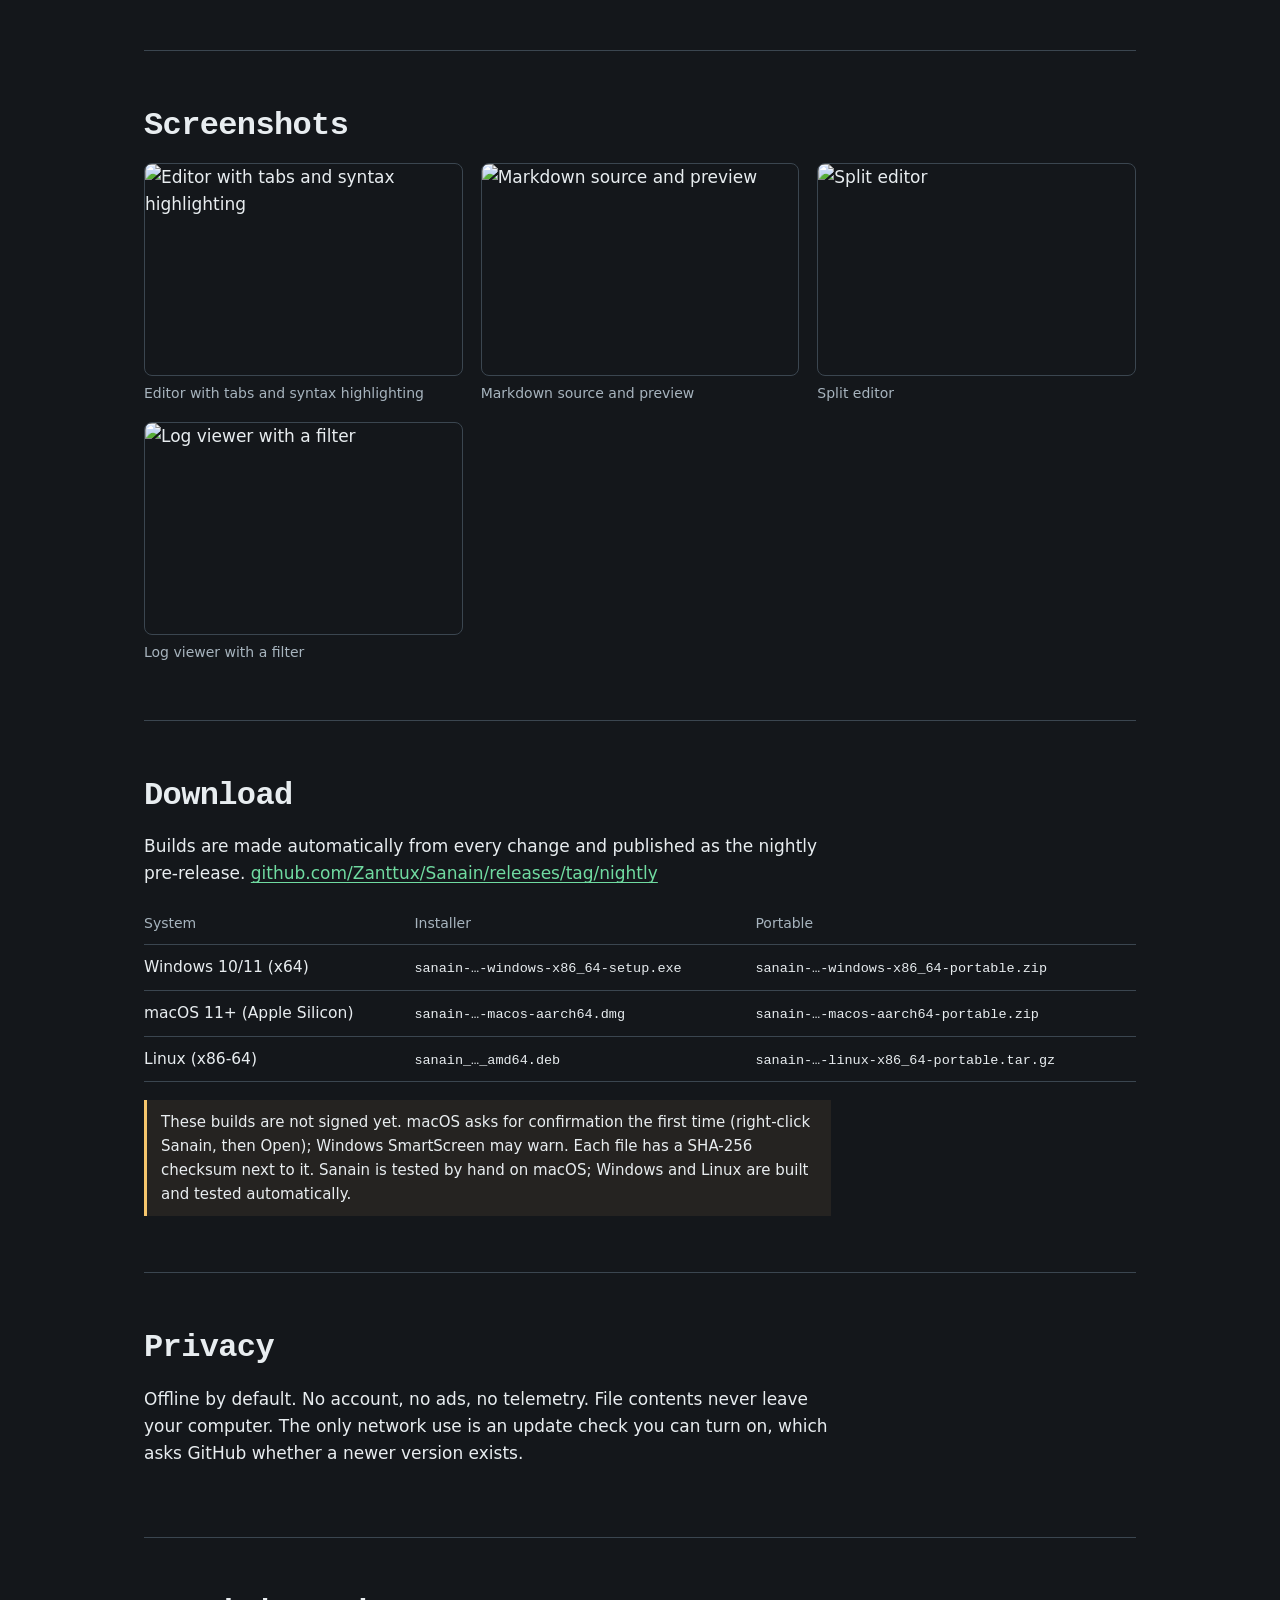
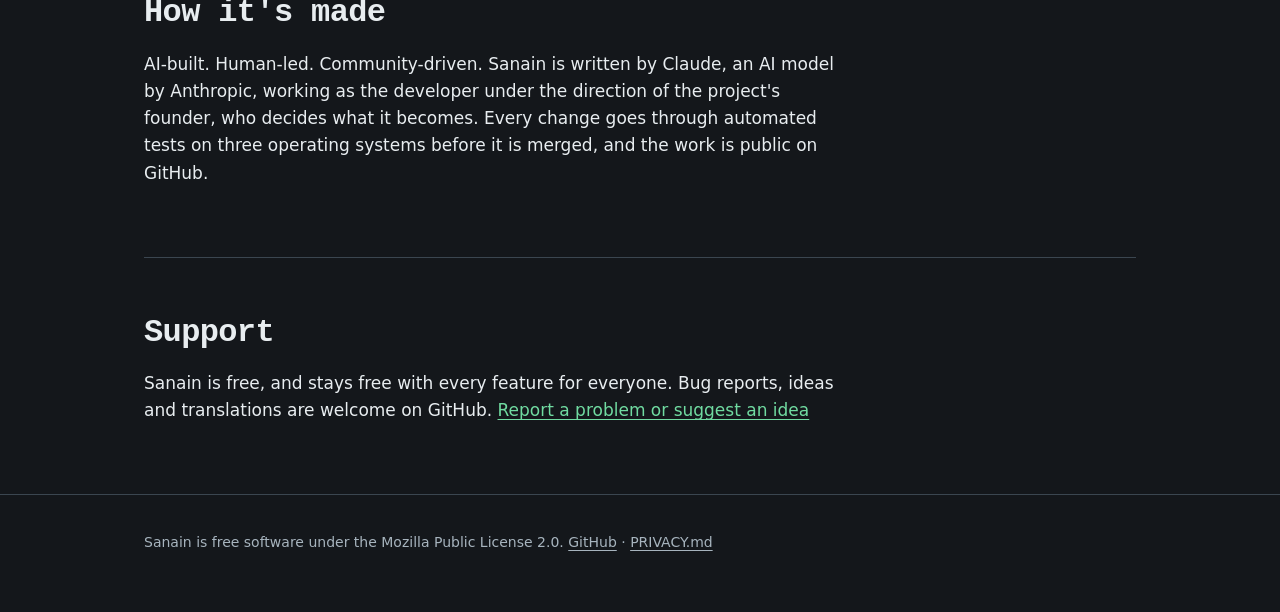
==== commit af600676: "Release 0.2.1 Patch release (docs/RELEASE.md: patch releases for fixes within a milestone) carrying " ====
--- a/website/index.html
+++ b/website/index.html
@@ -26,7 +26,7 @@
 <div class="cta">
   <a class="btn" href="https://github.com/Zanttux/Sanain/releases/tag/nightly">Download the nightly build</a>
   <a class="btn ghost" href="https://github.com/Zanttux/Sanain">Source on GitHub</a>
-  <span class="note">Pre-alpha, version 0.2.0. Free for everyone, every feature included.</span>
+  <span class="note">Pre-alpha, version 0.2.1. Free for everyone, every feature included.</span>
 </div>
 
 <section id="intact">
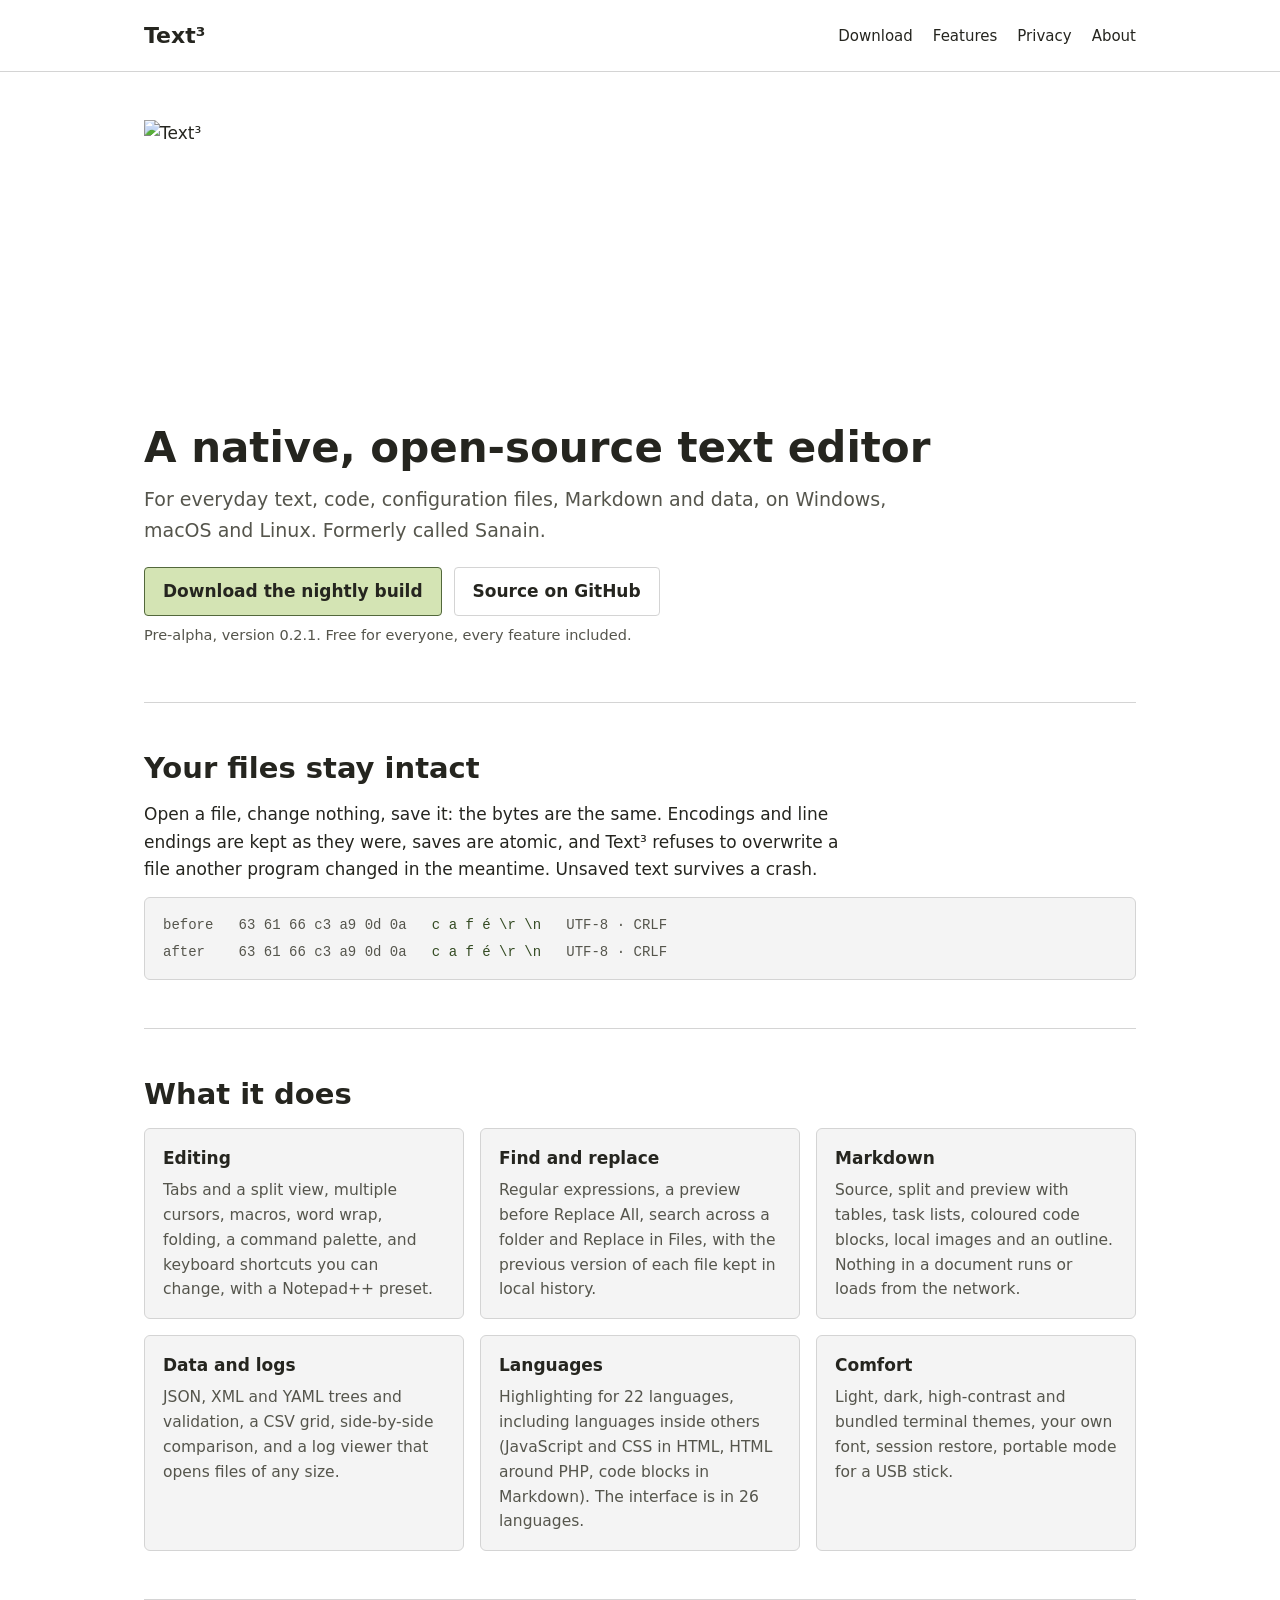
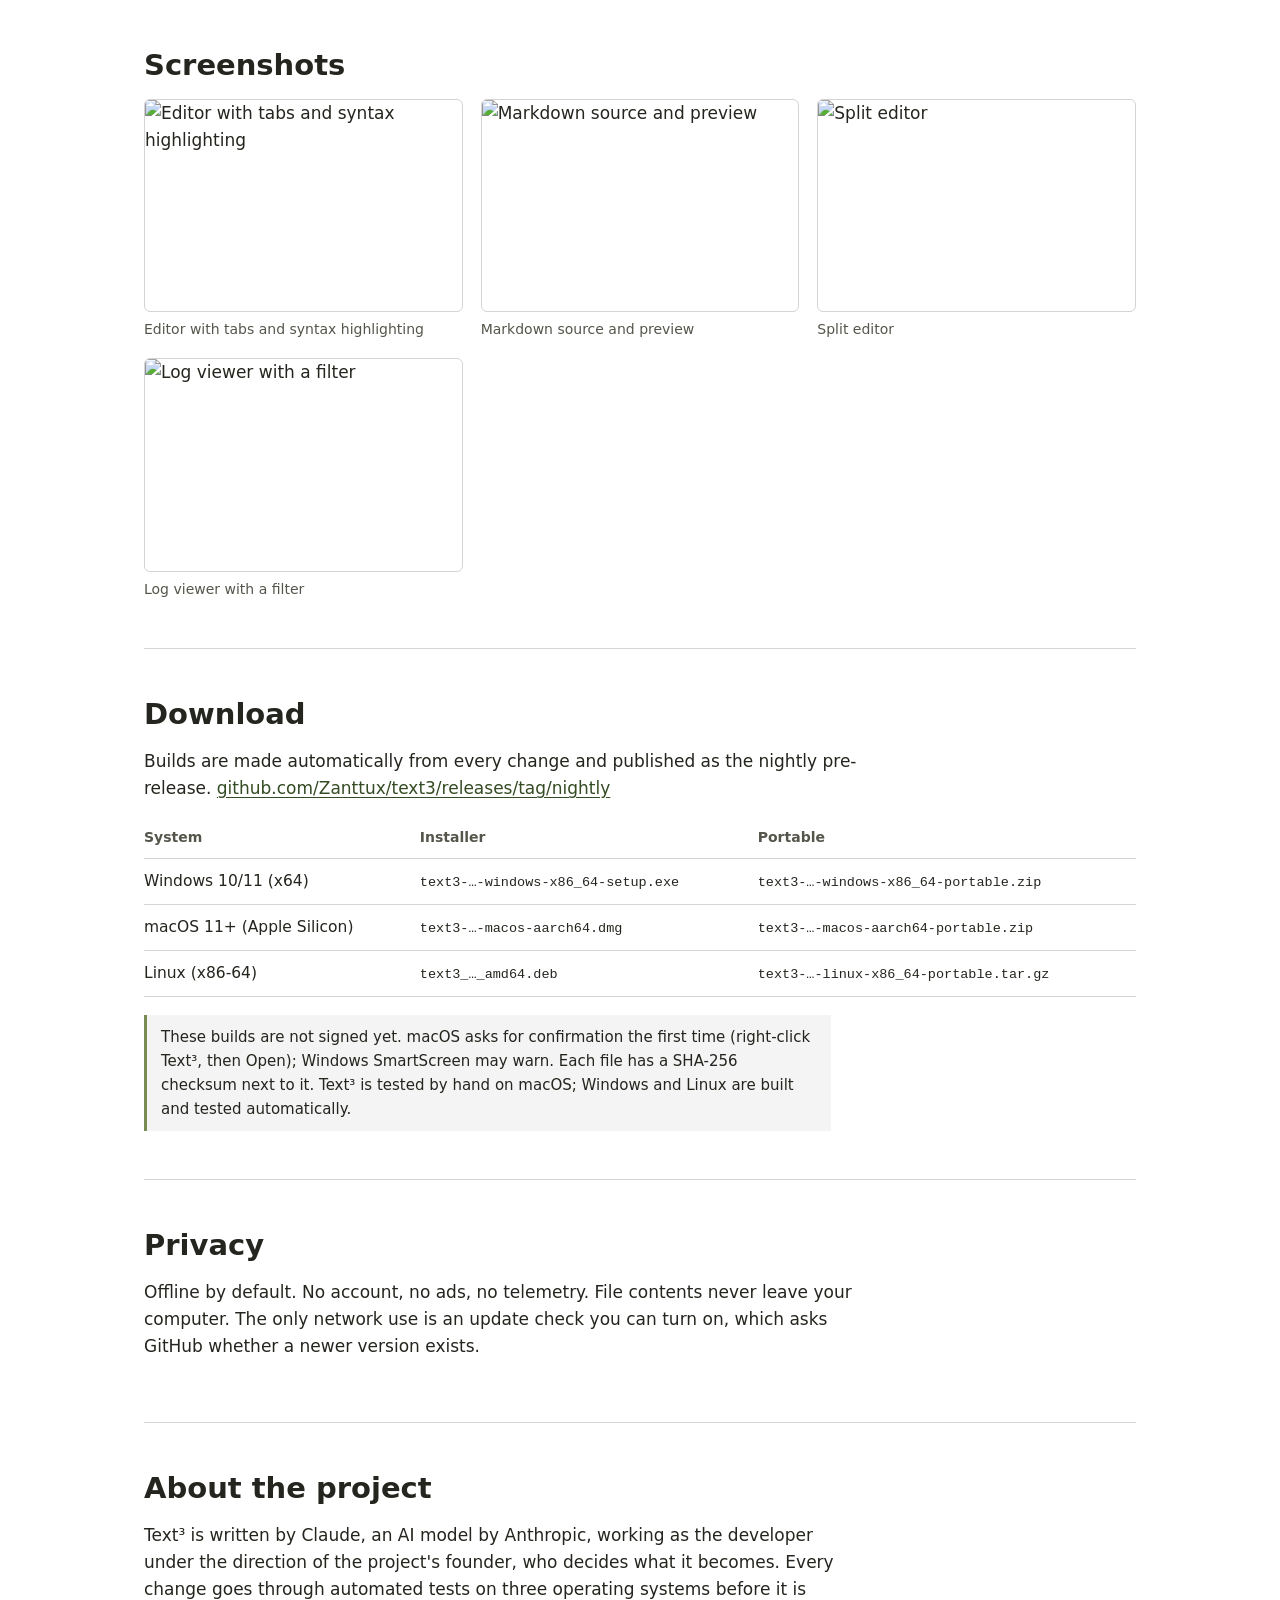
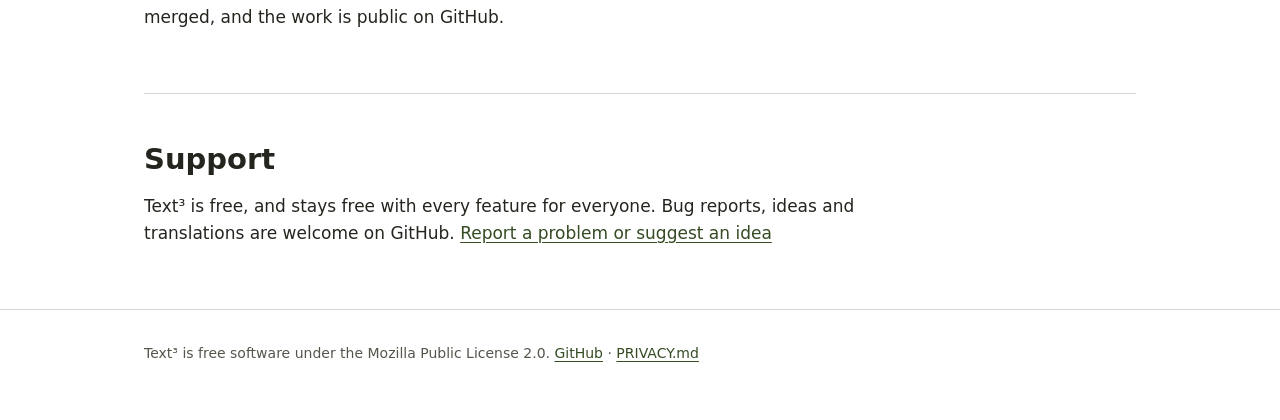
==== commit e7f70558: "Text³ installer artwork, DMG layout and website Installers: Inno Setup wizard images (164x314/328x60" ====
--- a/website/index.html
+++ b/website/index.html
@@ -3,35 +3,40 @@
 <head>
 <meta charset="utf-8">
 <meta name="viewport" content="width=device-width, initial-scale=1">
-<title>Sanain — the power of words</title>
-<meta name="description" content="Sanain is a free, open-source text editor for text, code, Markdown and data. Native, offline, no account.">
-<link rel="icon" href="icon.svg" type="image/svg+xml">
+<title>Text³ — open-source text editor</title>
+<meta name="description" content="Text³ is a free, open-source text editor for text, code, Markdown and data. Native, offline, no account.">
+<link rel="canonical" href="https://zanttux.github.io/text3/">
+<meta property="og:type" content="website">
+<meta property="og:title" content="Text³">
+<meta property="og:description" content="Text³ is a free, open-source text editor for text, code, Markdown and data. Native, offline, no account.">
+<meta property="og:url" content="https://zanttux.github.io/text3/">
+<meta property="og:image" content="https://zanttux.github.io/text3/social-preview.png">
+<meta name="twitter:card" content="summary_large_image">
+<link rel="icon" href="favicon-32.png" sizes="32x32" type="image/png">
+<link rel="icon" href="icon-192.png" sizes="192x192" type="image/png">
+<link rel="apple-touch-icon" href="apple-touch-icon.png">
 <link rel="stylesheet" href="style.css">
 </head>
 <body>
-<div class="wrap">
-<header class="top">
-  <a class="brand" href="./"><img src="icon.svg" alt="">Sanain</a>
-  <nav class="top"><a href="#download">Download</a><a href="#features">Features</a><a href="#privacy">Privacy</a><a href="#made">How it&#x27;s made</a></nav>
-</header>
-
-<div class="buffer" role="img" aria-label="The power of words. A free, open-source text editor for everyday text, code, configuration files, Markdown and data. Native on Windows, macOS and Linux.">
-  <div class="tabs"><span class="tab on">welcome.md</span><span class="tab">notes.txt</span><span class="tab">config.toml</span></div>
-  <pre><span class="gutter">1<br>2<br><br>3</span><code><span class="kw">#</span> The power
-of words.<span class="caret"></span>
-
-<span class="dim">A free, open-source text editor for everyday text, code, configuration files, Markdown and data. Native on Windows, macOS and Linux.</span></code></pre>
-  <div class="status"><span><b>Ln 2, Col 10</b></span><span>Markdown</span><span>LF</span><span>UTF-8</span></div>
-</div>
-<div class="cta">
-  <a class="btn" href="https://github.com/Zanttux/Sanain/releases/tag/nightly">Download the nightly build</a>
-  <a class="btn ghost" href="https://github.com/Zanttux/Sanain">Source on GitHub</a>
-  <span class="note">Pre-alpha, version 0.2.1. Free for everyone, every feature included.</span>
-</div>
+<header class="top"><div class="wrap">
+  <a class="brand" href="./">Text³</a>
+  <nav class="top"><a href="#download">Download</a><a href="#features">Features</a><a href="#privacy">Privacy</a><a href="#made">About</a></nav>
+</div></header>
+<main class="wrap">
+<section class="hero">
+  <img class="lockup" src="text3-lockup.svg" alt="Text³" width="440" height="276">
+  <h1>A native, open-source text editor</h1>
+  <p class="lede">For everyday text, code, configuration files, Markdown and data, on Windows, macOS and Linux. Formerly called Sanain.</p>
+  <div class="cta">
+    <a class="btn" href="https://github.com/Zanttux/text3/releases/tag/nightly">Download the nightly build</a>
+    <a class="btn ghost" href="https://github.com/Zanttux/text3">Source on GitHub</a>
+  </div>
+  <p class="note">Pre-alpha, version 0.2.1. Free for everyone, every feature included.</p>
+</section>
 
 <section id="intact">
   <h2>Your files stay intact</h2>
-  <p class="lede">Open a file, change nothing, save it: the bytes are the same. Encodings and line endings are kept as they were, saves are atomic, and Sanain refuses to overwrite a file another program changed in the meantime. Unsaved text survives a crash.</p>
+  <p>Open a file, change nothing, save it: the bytes are the same. Encodings and line endings are kept as they were, saves are atomic, and Text³ refuses to overwrite a file another program changed in the meantime. Unsaved text survives a crash.</p>
   <div class="bytes" aria-hidden="true">before   63 61 66 c3 a9 0d 0a   <span class="same">c a f é \r \n</span>   UTF-8 · CRLF
 after    63 61 66 c3 a9 0d 0a   <span class="same">c a f é \r \n</span>   UTF-8 · CRLF</div>
 </section>
@@ -48,9 +53,9 @@
 
 <section id="download">
   <h2>Download</h2>
-  <p>Builds are made automatically from every change and published as the nightly pre-release. <a href="https://github.com/Zanttux/Sanain/releases/tag/nightly">github.com/Zanttux/Sanain/releases/tag/nightly</a></p>
-  <div class="table-scroll"><table class="dl"><thead><tr><th>System</th><th>Installer</th><th>Portable</th></tr></thead><tbody><tr><td>Windows 10/11 (x64)</td><td><code>sanain-…-windows-x86_64-setup.exe</code></td><td><code>sanain-…-windows-x86_64-portable.zip</code></td></tr><tr><td>macOS 11+ (Apple Silicon)</td><td><code>sanain-…-macos-aarch64.dmg</code></td><td><code>sanain-…-macos-aarch64-portable.zip</code></td></tr><tr><td>Linux (x86-64)</td><td><code>sanain_…_amd64.deb</code></td><td><code>sanain-…-linux-x86_64-portable.tar.gz</code></td></tr></tbody></table></div>
-  <p class="warn">These builds are not signed yet. macOS asks for confirmation the first time (right-click Sanain, then Open); Windows SmartScreen may warn. Each file has a SHA-256 checksum next to it. Sanain is tested by hand on macOS; Windows and Linux are built and tested automatically.</p>
+  <p>Builds are made automatically from every change and published as the nightly pre-release. <a href="https://github.com/Zanttux/text3/releases/tag/nightly">github.com/Zanttux/text3/releases/tag/nightly</a></p>
+  <div class="table-scroll"><table class="dl"><thead><tr><th>System</th><th>Installer</th><th>Portable</th></tr></thead><tbody><tr><td>Windows 10/11 (x64)</td><td><code>text3-…-windows-x86_64-setup.exe</code></td><td><code>text3-…-windows-x86_64-portable.zip</code></td></tr><tr><td>macOS 11+ (Apple Silicon)</td><td><code>text3-…-macos-aarch64.dmg</code></td><td><code>text3-…-macos-aarch64-portable.zip</code></td></tr><tr><td>Linux (x86-64)</td><td><code>text3_…_amd64.deb</code></td><td><code>text3-…-linux-x86_64-portable.tar.gz</code></td></tr></tbody></table></div>
+  <p class="warn">These builds are not signed yet. macOS asks for confirmation the first time (right-click Text³, then Open); Windows SmartScreen may warn. Each file has a SHA-256 checksum next to it. Text³ is tested by hand on macOS; Windows and Linux are built and tested automatically.</p>
 </section>
 
 <section id="privacy">
@@ -59,15 +64,15 @@
 </section>
 
 <section id="made">
-  <h2>How it&#x27;s made</h2>
-  <p>AI-built. Human-led. Community-driven. Sanain is written by Claude, an AI model by Anthropic, working as the developer under the direction of the project&#x27;s founder, who decides what it becomes. Every change goes through automated tests on three operating systems before it is merged, and the work is public on GitHub.</p>
+  <h2>About the project</h2>
+  <p>Text³ is written by Claude, an AI model by Anthropic, working as the developer under the direction of the project&#x27;s founder, who decides what it becomes. Every change goes through automated tests on three operating systems before it is merged, and the work is public on GitHub.</p>
 </section>
 
 <section id="support">
   <h2>Support</h2>
-  <p>Sanain is free, and stays free with every feature for everyone. Bug reports, ideas and translations are welcome on GitHub. <a href="https://github.com/Zanttux/Sanain/issues">Report a problem or suggest an idea</a></p>
+  <p>Text³ is free, and stays free with every feature for everyone. Bug reports, ideas and translations are welcome on GitHub. <a href="https://github.com/Zanttux/text3/issues">Report a problem or suggest an idea</a></p>
 </section>
-</div>
-<footer><div class="wrap">Sanain is free software under the Mozilla Public License 2.0. <a href="https://github.com/Zanttux/Sanain">GitHub</a> · <a href="https://github.com/Zanttux/Sanain/blob/main/PRIVACY.md">PRIVACY.md</a></div></footer>
+</main>
+<footer><div class="wrap">Text³ is free software under the Mozilla Public License 2.0. <a href="https://github.com/Zanttux/text3">GitHub</a> · <a href="https://github.com/Zanttux/text3/blob/main/PRIVACY.md">PRIVACY.md</a></div></footer>
 </body>
 </html>
--- a/website/style.css
+++ b/website/style.css
@@ -1,80 +1,70 @@
-/* Sanain website. Brand tokens: assets/brand/tokens.json. System fonts only. */
+/* Text³ website. Brand: docs/BRAND.md, assets/brand/tokens.json.
+   Neutral white and light-gray surfaces, ink text, green as an accent
+   only (never a page background), system fonts, no bundled fonts. */
 :root {
-  --canvas: #14171b;
-  --surface: #20252c;
-  --text: #e8edf0;
-  --muted: #a7b4be;
-  --mint: #70dba1;
-  --border: #3b4650;
-  --warn: #f6c66d;
-  --mono: ui-monospace, "SF Mono", "Cascadia Mono", "JetBrains Mono", Menlo, Consolas, monospace;
+  color-scheme: light;
+  --background: #ffffff;
+  --surface: #f4f4f4;
+  --border: #d4d4d4;
+  --ink: #25251f;
+  --muted: #55554c;
+  --green: #788b53;
+  --meadow: #d4e4b4;
+  --link: #344b23;
+  --mono: ui-monospace, "SF Mono", "Cascadia Mono", Menlo, Consolas, monospace;
   --sans: system-ui, -apple-system, "Segoe UI", Roboto, "Noto Sans", sans-serif;
 }
 * { box-sizing: border-box; }
-html { background: var(--canvas); color: var(--text); }
+html, body { background: var(--background); color: var(--ink); }
 body { margin: 0; font: 17px/1.6 var(--sans); }
-a { color: var(--mint); text-underline-offset: 3px; }
-a:focus-visible, button:focus-visible { outline: 2px solid var(--mint); outline-offset: 3px; border-radius: 3px; }
+a { color: var(--link); text-underline-offset: 3px; }
+a:focus-visible { outline: 3px solid var(--link); outline-offset: 3px; border-radius: 3px; }
 .wrap { max-width: 1040px; margin: 0 auto; padding: 0 24px; }
 
-header.top { display: flex; align-items: center; justify-content: space-between; padding: 22px 0; }
-.brand { display: flex; align-items: center; gap: 10px; color: var(--text); text-decoration: none; font: 600 18px var(--mono); letter-spacing: -0.01em; }
-.brand img { width: 28px; height: 28px; }
-nav.top a { color: var(--muted); text-decoration: none; margin-left: 20px; font-size: 15px; }
-nav.top a:hover { color: var(--text); }
+header.top { border-bottom: 1px solid var(--border); }
+header.top .wrap { display: flex; align-items: center; justify-content: space-between; gap: 16px; flex-wrap: wrap; padding-top: 18px; padding-bottom: 18px; }
+.brand { color: var(--ink); text-decoration: none; font-weight: 750; font-size: 22px; }
+nav.top a { color: var(--ink); text-decoration: none; margin-left: 20px; font-size: 15px; }
+nav.top a:hover { text-decoration: underline; }
 
-/* Signature: the hero is a Sanain buffer. */
-.buffer { margin: 28px 0 18px; border: 1px solid var(--border); border-radius: 10px; background: #0f1215; overflow: hidden; }
-.buffer .tabs { display: flex; gap: 2px; padding: 8px 10px 0; background: var(--surface); border-bottom: 1px solid var(--border); font: 13px var(--mono); }
-.buffer .tab { padding: 6px 12px; color: var(--muted); border-radius: 6px 6px 0 0; }
-.buffer .tab.on { color: var(--text); background: #0f1215; box-shadow: inset 0 2px 0 var(--mint); }
-.buffer pre { margin: 0; padding: 26px 0 30px; display: grid; grid-template-columns: 64px 1fr; font: clamp(30px, 6.4vw, 66px)/1.12 var(--mono); letter-spacing: -0.035em; }
-.buffer .gutter { color: #4a5661; text-align: right; padding-right: 0.6em; user-select: none; font-size: 0.32em; line-height: 3.5; }
-.buffer code { font: inherit; white-space: pre-wrap; min-width: 0; overflow-wrap: anywhere; }
-.buffer .tabs { overflow: hidden; }
-.buffer .kw { color: var(--mint); }
-.buffer .dim { color: var(--muted); font-size: 0.42em; letter-spacing: 0; line-height: 1.6; display: inline-block; max-width: 34em; }
-.caret { display: inline-block; width: 0.07em; height: 0.9em; background: var(--mint); vertical-align: -0.08em; margin-left: 0.05em; animation: blink 1.1s steps(1) infinite; }
-@keyframes blink { 50% { opacity: 0; } }
-@media (prefers-reduced-motion: reduce) { .caret { animation: none; } }
-.buffer .status { display: flex; flex-wrap: wrap; justify-content: flex-end; gap: 4px 18px; padding: 7px 14px; background: var(--surface); border-top: 1px solid var(--border); color: var(--muted); font: 12.5px var(--mono); }
-.buffer .status b { color: var(--text); font-weight: 500; }
-
-.cta { display: flex; flex-wrap: wrap; gap: 12px; align-items: center; margin: 6px 0 64px; }
-.btn { display: inline-block; padding: 11px 18px; border-radius: 8px; background: var(--mint); color: #0d2018; font-weight: 600; text-decoration: none; }
-.btn.ghost { background: transparent; color: var(--text); border: 1px solid var(--border); font-weight: 500; }
+.hero { padding: 48px 0 40px; border-top: 0; }
+.hero .lockup { display: block; width: min(440px, 100%); height: auto; }
+h1 { font-size: clamp(28px, 5vw, 42px); line-height: 1.15; margin: 28px 0 12px; }
+.lede { color: var(--muted); font-size: 19px; }
+.cta { display: flex; flex-wrap: wrap; gap: 12px; align-items: center; margin: 22px 0 8px; }
+.btn { display: inline-block; padding: 10px 18px; border-radius: 4px; background: var(--meadow); color: var(--ink); border: 1px solid #52683b; font-weight: 650; text-decoration: none; }
+.btn.ghost { background: var(--background); border-color: var(--border); font-weight: 550; }
+.btn:hover { border-color: var(--ink); }
 .note { color: var(--muted); font-size: 14.5px; }
 
-section { padding: 56px 0; border-top: 1px solid var(--border); }
-h2 { font: 600 clamp(24px, 3.2vw, 32px)/1.2 var(--mono); letter-spacing: -0.02em; margin: 0 0 18px; }
-h3 { font: 600 17px var(--sans); margin: 0 0 6px; }
-p { margin: 0 0 14px; max-width: 64ch; }
-.lede { color: var(--muted); }
+section { padding: 48px 0; border-top: 1px solid var(--border); }
+h2 { font-size: clamp(23px, 3vw, 29px); line-height: 1.2; margin: 0 0 16px; }
+h3 { font-size: 17px; margin: 0 0 6px; }
+p { margin: 0 0 14px; max-width: 66ch; }
 
-.grid { display: grid; grid-template-columns: repeat(auto-fit, minmax(240px, 1fr)); gap: 22px 30px; }
-.grid p { color: var(--muted); font-size: 15.5px; }
+.grid { display: grid; grid-template-columns: repeat(auto-fit, minmax(240px, 1fr)); gap: 16px; }
+.grid > div { background: var(--surface); border: 1px solid var(--border); border-radius: 6px; padding: 16px 18px; }
+.grid p { color: var(--muted); font-size: 15.5px; margin: 0; }
 
 /* "Your files stay intact": the byte strip. */
-.bytes { font: 14px/1.9 var(--mono); background: #0f1215; border: 1px solid var(--border); border-radius: 8px; padding: 16px 18px; overflow-x: auto; white-space: pre; color: var(--muted); }
-.bytes .same { color: var(--mint); }
+.bytes { font: 14px/1.9 var(--mono); background: var(--surface); border: 1px solid var(--border); border-radius: 6px; padding: 14px 18px; overflow-x: auto; white-space: pre; color: var(--muted); }
+.bytes .same { color: var(--link); }
 
 .shots { display: grid; grid-template-columns: repeat(auto-fit, minmax(300px, 1fr)); gap: 18px; }
 .shots figure { margin: 0; }
-.shots img { width: 100%; height: auto; border-radius: 8px; border: 1px solid var(--border); display: block; }
+.shots img { width: 100%; height: auto; border-radius: 6px; border: 1px solid var(--border); display: block; }
 .shots figcaption { color: var(--muted); font-size: 14px; margin-top: 6px; }
 
 table.dl { width: 100%; border-collapse: collapse; font-size: 15.5px; }
 table.dl th, table.dl td { text-align: left; padding: 10px 12px 10px 0; border-bottom: 1px solid var(--border); vertical-align: top; }
-table.dl th { color: var(--muted); font-weight: 500; font-size: 14px; }
-table.dl code { font: 13.5px var(--mono); color: var(--text); overflow-wrap: anywhere; }
+table.dl th { color: var(--muted); font-weight: 600; font-size: 14px; }
+table.dl code { font: 13.5px var(--mono); overflow-wrap: anywhere; }
 .table-scroll { overflow-x: auto; }
-.warn { border-left: 3px solid var(--warn); padding: 10px 14px; background: rgba(246, 198, 109, 0.07); margin: 18px 0 0; max-width: 72ch; font-size: 15px; }
+.warn { border-left: 3px solid var(--green); padding: 10px 14px; background: var(--surface); margin: 18px 0 0; max-width: 72ch; font-size: 15px; }
 
-footer { padding: 36px 0 60px; color: var(--muted); font-size: 14px; border-top: 1px solid var(--border); }
-footer a { color: var(--muted); }
+footer { padding: 32px 0 56px; color: var(--muted); font-size: 14px; border-top: 1px solid var(--border); }
+footer a { color: var(--link); }
 @media (max-width: 640px) {
-  nav.top a { display: none; }
-  .buffer pre { grid-template-columns: 34px 1fr; }
-  .buffer .tab:not(.on) { display: none; }
+  nav.top a { margin: 0 16px 0 0; }
   table.dl th:nth-child(3), table.dl td:nth-child(3) { display: none; }
 }
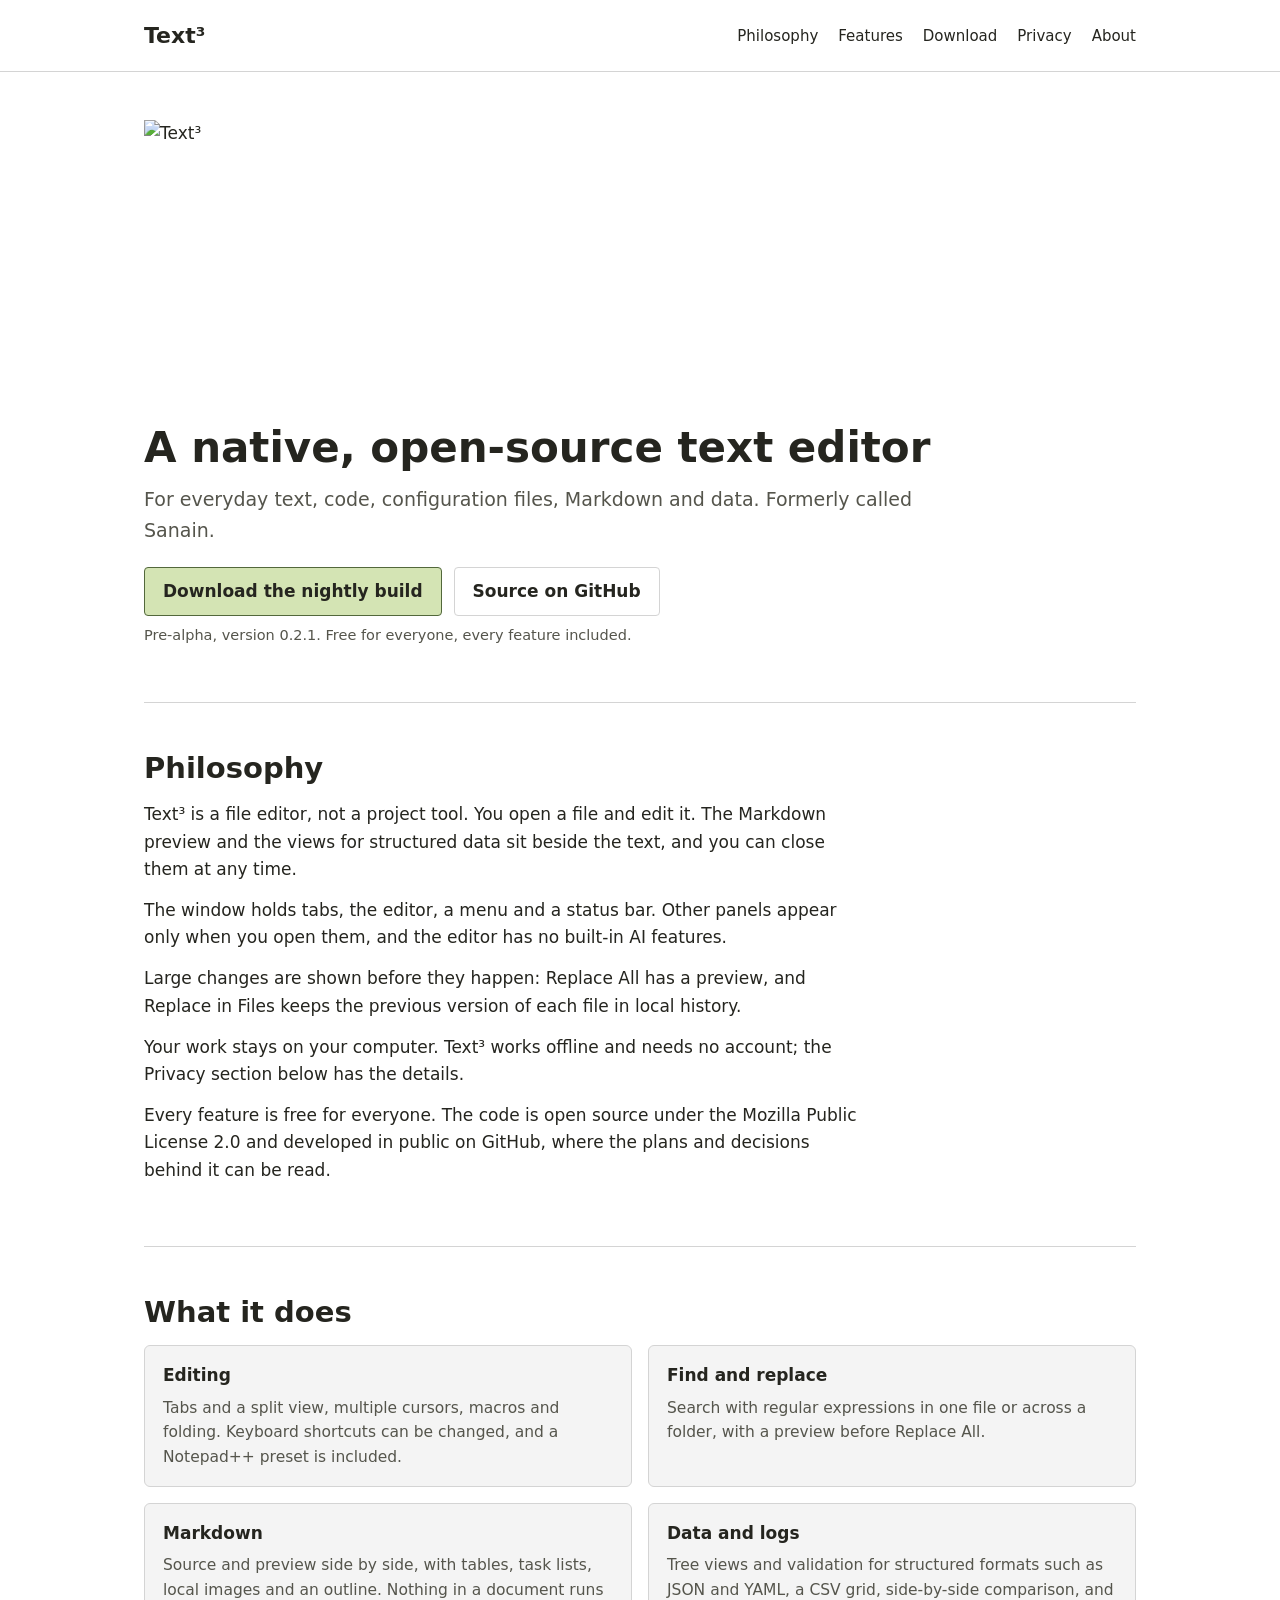
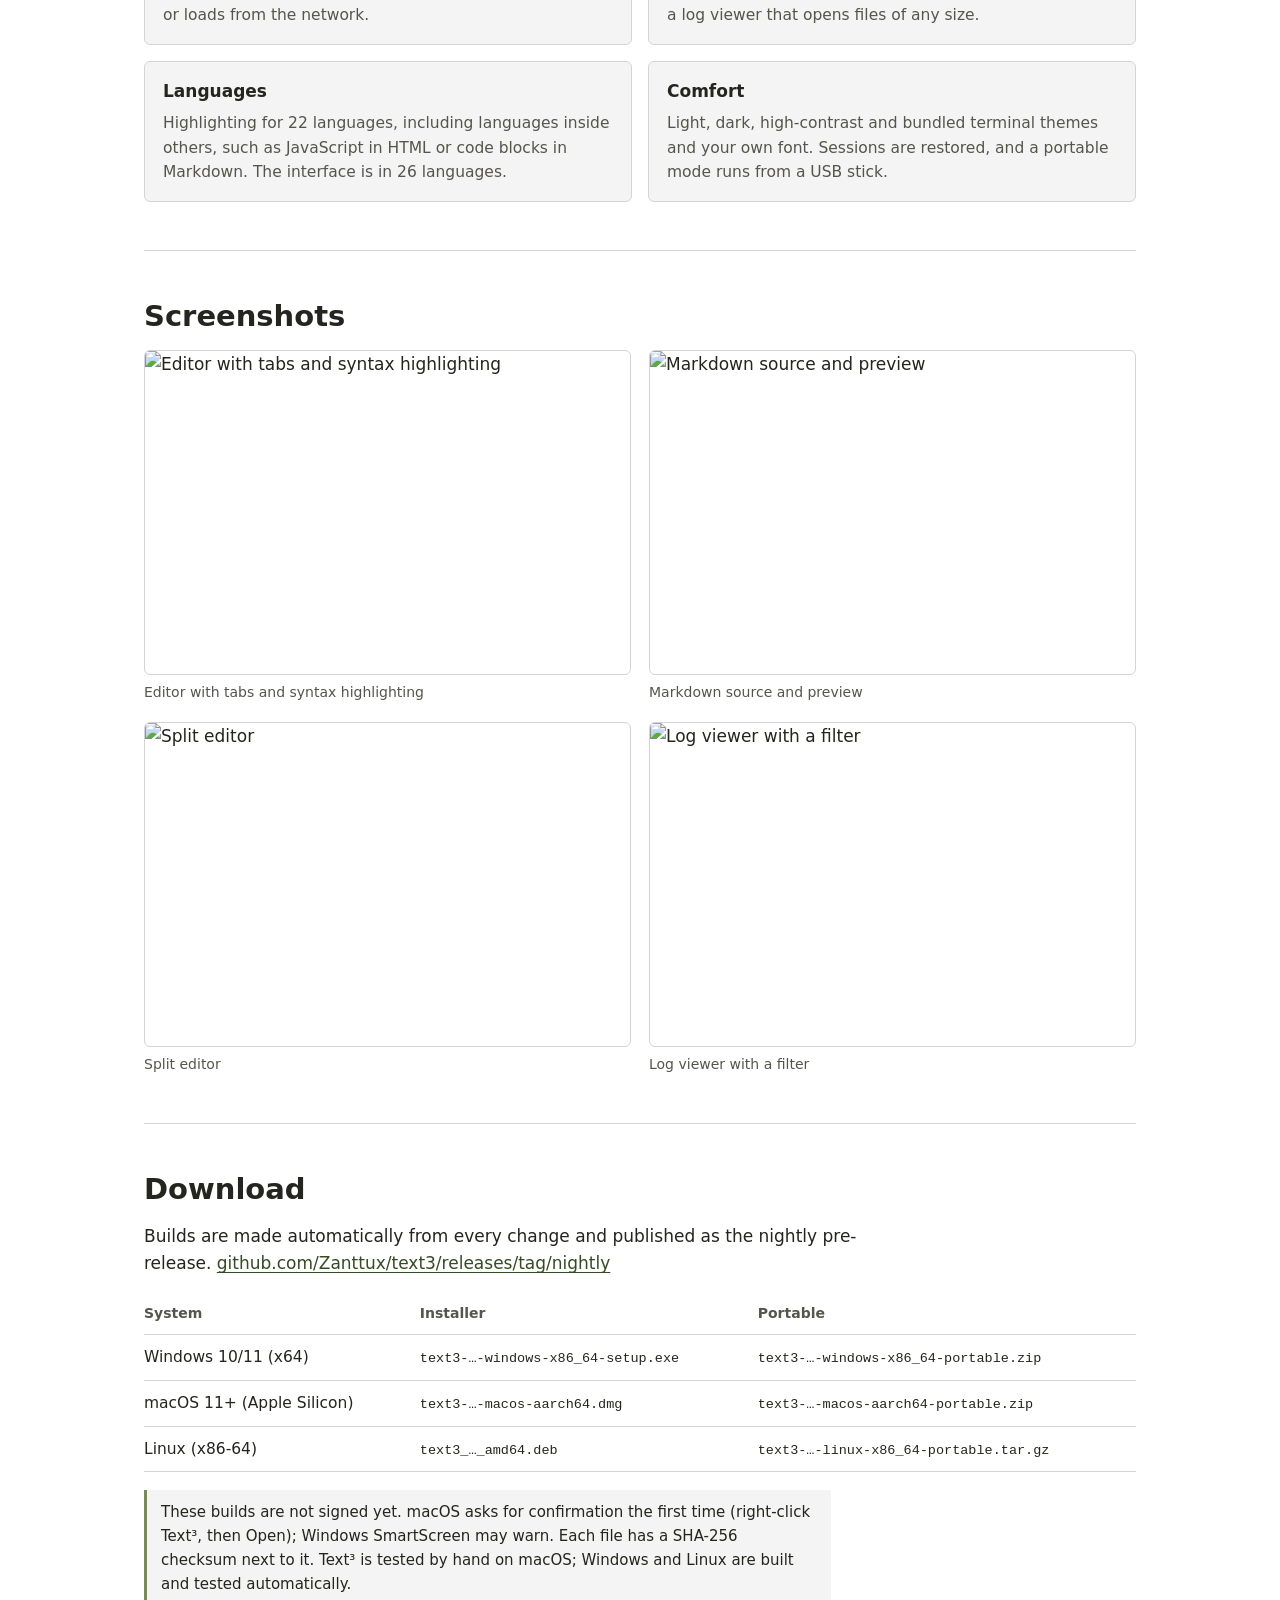
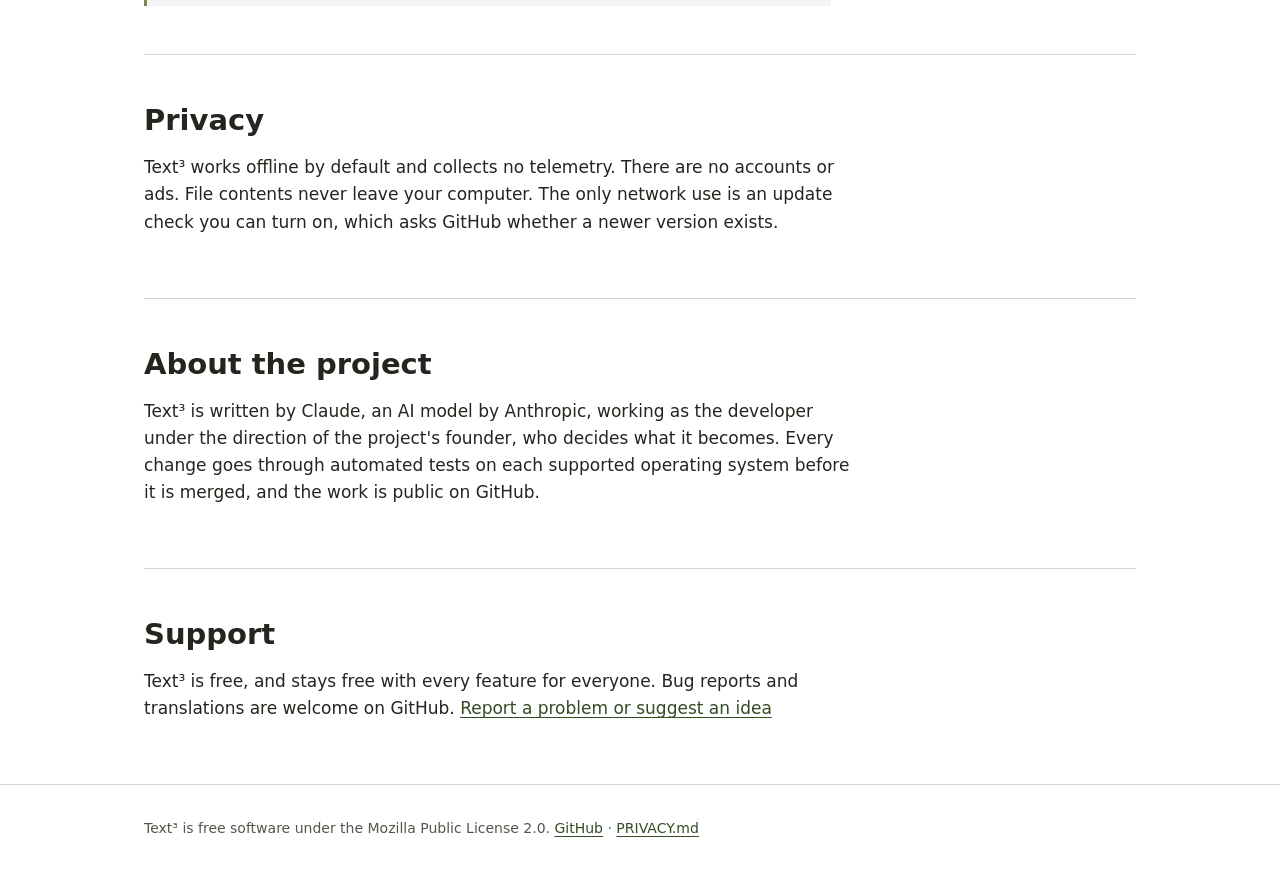
==== commit f428ae0e: "Website: philosophy section instead of "Your files stay intact"; no rows of three Owner feedback: th" ====
--- a/website/index.html
+++ b/website/index.html
@@ -4,11 +4,11 @@
 <meta charset="utf-8">
 <meta name="viewport" content="width=device-width, initial-scale=1">
 <title>Text³ — open-source text editor</title>
-<meta name="description" content="Text³ is a free, open-source text editor for text, code, Markdown and data. Native, offline, no account.">
+<meta name="description" content="Text³ is a free, open-source text editor for text, code, Markdown and data. It runs natively and works offline.">
 <link rel="canonical" href="https://zanttux.github.io/text3/">
 <meta property="og:type" content="website">
 <meta property="og:title" content="Text³">
-<meta property="og:description" content="Text³ is a free, open-source text editor for text, code, Markdown and data. Native, offline, no account.">
+<meta property="og:description" content="Text³ is a free, open-source text editor for text, code, Markdown and data. It runs natively and works offline.">
 <meta property="og:url" content="https://zanttux.github.io/text3/">
 <meta property="og:image" content="https://zanttux.github.io/text3/social-preview.png">
 <meta name="twitter:card" content="summary_large_image">
@@ -20,13 +20,13 @@
 <body>
 <header class="top"><div class="wrap">
   <a class="brand" href="./">Text³</a>
-  <nav class="top"><a href="#download">Download</a><a href="#features">Features</a><a href="#privacy">Privacy</a><a href="#made">About</a></nav>
+  <nav class="top"><a href="#philosophy">Philosophy</a><a href="#features">Features</a><a href="#download">Download</a><a href="#privacy">Privacy</a><a href="#made">About</a></nav>
 </div></header>
 <main class="wrap">
 <section class="hero">
   <img class="lockup" src="text3-lockup.svg" alt="Text³" width="440" height="276">
   <h1>A native, open-source text editor</h1>
-  <p class="lede">For everyday text, code, configuration files, Markdown and data, on Windows, macOS and Linux. Formerly called Sanain.</p>
+  <p class="lede">For everyday text, code, configuration files, Markdown and data. Formerly called Sanain.</p>
   <div class="cta">
     <a class="btn" href="https://github.com/Zanttux/text3/releases/tag/nightly">Download the nightly build</a>
     <a class="btn ghost" href="https://github.com/Zanttux/text3">Source on GitHub</a>
@@ -34,16 +34,14 @@
   <p class="note">Pre-alpha, version 0.2.1. Free for everyone, every feature included.</p>
 </section>
 
-<section id="intact">
-  <h2>Your files stay intact</h2>
-  <p>Open a file, change nothing, save it: the bytes are the same. Encodings and line endings are kept as they were, saves are atomic, and Text³ refuses to overwrite a file another program changed in the meantime. Unsaved text survives a crash.</p>
-  <div class="bytes" aria-hidden="true">before   63 61 66 c3 a9 0d 0a   <span class="same">c a f é \r \n</span>   UTF-8 · CRLF
-after    63 61 66 c3 a9 0d 0a   <span class="same">c a f é \r \n</span>   UTF-8 · CRLF</div>
+<section id="philosophy">
+  <h2>Philosophy</h2>
+  <p>Text³ is a file editor, not a project tool. You open a file and edit it. The Markdown preview and the views for structured data sit beside the text, and you can close them at any time.</p><p>The window holds tabs, the editor, a menu and a status bar. Other panels appear only when you open them, and the editor has no built-in AI features.</p><p>Large changes are shown before they happen: Replace All has a preview, and Replace in Files keeps the previous version of each file in local history.</p><p>Your work stays on your computer. Text³ works offline and needs no account; the Privacy section below has the details.</p><p>Every feature is free for everyone. The code is open source under the Mozilla Public License 2.0 and developed in public on GitHub, where the plans and decisions behind it can be read.</p>
 </section>
 
 <section id="features">
   <h2>What it does</h2>
-  <div class="grid"><div><h3>Editing</h3><p>Tabs and a split view, multiple cursors, macros, word wrap, folding, a command palette, and keyboard shortcuts you can change, with a Notepad++ preset.</p></div><div><h3>Find and replace</h3><p>Regular expressions, a preview before Replace All, search across a folder and Replace in Files, with the previous version of each file kept in local history.</p></div><div><h3>Markdown</h3><p>Source, split and preview with tables, task lists, coloured code blocks, local images and an outline. Nothing in a document runs or loads from the network.</p></div><div><h3>Data and logs</h3><p>JSON, XML and YAML trees and validation, a CSV grid, side-by-side comparison, and a log viewer that opens files of any size.</p></div><div><h3>Languages</h3><p>Highlighting for 22 languages, including languages inside others (JavaScript and CSS in HTML, HTML around PHP, code blocks in Markdown). The interface is in 26 languages.</p></div><div><h3>Comfort</h3><p>Light, dark, high-contrast and bundled terminal themes, your own font, session restore, portable mode for a USB stick.</p></div></div>
+  <div class="grid"><div><h3>Editing</h3><p>Tabs and a split view, multiple cursors, macros and folding. Keyboard shortcuts can be changed, and a Notepad++ preset is included.</p></div><div><h3>Find and replace</h3><p>Search with regular expressions in one file or across a folder, with a preview before Replace All.</p></div><div><h3>Markdown</h3><p>Source and preview side by side, with tables, task lists, local images and an outline. Nothing in a document runs or loads from the network.</p></div><div><h3>Data and logs</h3><p>Tree views and validation for structured formats such as JSON and YAML, a CSV grid, side-by-side comparison, and a log viewer that opens files of any size.</p></div><div><h3>Languages</h3><p>Highlighting for 22 languages, including languages inside others, such as JavaScript in HTML or code blocks in Markdown. The interface is in 26 languages.</p></div><div><h3>Comfort</h3><p>Light, dark, high-contrast and bundled terminal themes and your own font. Sessions are restored, and a portable mode runs from a USB stick.</p></div></div>
 </section>
 
 <section id="screens">
@@ -60,17 +58,17 @@
 
 <section id="privacy">
   <h2>Privacy</h2>
-  <p>Offline by default. No account, no ads, no telemetry. File contents never leave your computer. The only network use is an update check you can turn on, which asks GitHub whether a newer version exists.</p>
+  <p>Text³ works offline by default and collects no telemetry. There are no accounts or ads. File contents never leave your computer. The only network use is an update check you can turn on, which asks GitHub whether a newer version exists.</p>
 </section>
 
 <section id="made">
   <h2>About the project</h2>
-  <p>Text³ is written by Claude, an AI model by Anthropic, working as the developer under the direction of the project&#x27;s founder, who decides what it becomes. Every change goes through automated tests on three operating systems before it is merged, and the work is public on GitHub.</p>
+  <p>Text³ is written by Claude, an AI model by Anthropic, working as the developer under the direction of the project&#x27;s founder, who decides what it becomes. Every change goes through automated tests on each supported operating system before it is merged, and the work is public on GitHub.</p>
 </section>
 
 <section id="support">
   <h2>Support</h2>
-  <p>Text³ is free, and stays free with every feature for everyone. Bug reports, ideas and translations are welcome on GitHub. <a href="https://github.com/Zanttux/text3/issues">Report a problem or suggest an idea</a></p>
+  <p>Text³ is free, and stays free with every feature for everyone. Bug reports and translations are welcome on GitHub. <a href="https://github.com/Zanttux/text3/issues">Report a problem or suggest an idea</a></p>
 </section>
 </main>
 <footer><div class="wrap">Text³ is free software under the Mozilla Public License 2.0. <a href="https://github.com/Zanttux/text3">GitHub</a> · <a href="https://github.com/Zanttux/text3/blob/main/PRIVACY.md">PRIVACY.md</a></div></footer>
--- a/website/style.css
+++ b/website/style.css
@@ -42,15 +42,12 @@
 h3 { font-size: 17px; margin: 0 0 6px; }
 p { margin: 0 0 14px; max-width: 66ch; }
 
-.grid { display: grid; grid-template-columns: repeat(auto-fit, minmax(240px, 1fr)); gap: 16px; }
+/* Two columns on wide screens, one on narrow ones (no rows of three). */
+.grid { display: grid; grid-template-columns: repeat(2, minmax(0, 1fr)); gap: 16px; }
 .grid > div { background: var(--surface); border: 1px solid var(--border); border-radius: 6px; padding: 16px 18px; }
 .grid p { color: var(--muted); font-size: 15.5px; margin: 0; }
 
-/* "Your files stay intact": the byte strip. */
-.bytes { font: 14px/1.9 var(--mono); background: var(--surface); border: 1px solid var(--border); border-radius: 6px; padding: 14px 18px; overflow-x: auto; white-space: pre; color: var(--muted); }
-.bytes .same { color: var(--link); }
-
-.shots { display: grid; grid-template-columns: repeat(auto-fit, minmax(300px, 1fr)); gap: 18px; }
+.shots { display: grid; grid-template-columns: repeat(2, minmax(0, 1fr)); gap: 18px; }
 .shots figure { margin: 0; }
 .shots img { width: 100%; height: auto; border-radius: 6px; border: 1px solid var(--border); display: block; }
 .shots figcaption { color: var(--muted); font-size: 14px; margin-top: 6px; }
@@ -66,5 +63,6 @@
 footer a { color: var(--link); }
 @media (max-width: 640px) {
   nav.top a { margin: 0 16px 0 0; }
+  .grid, .shots { grid-template-columns: 1fr; }
   table.dl th:nth-child(3), table.dl td:nth-child(3) { display: none; }
 }
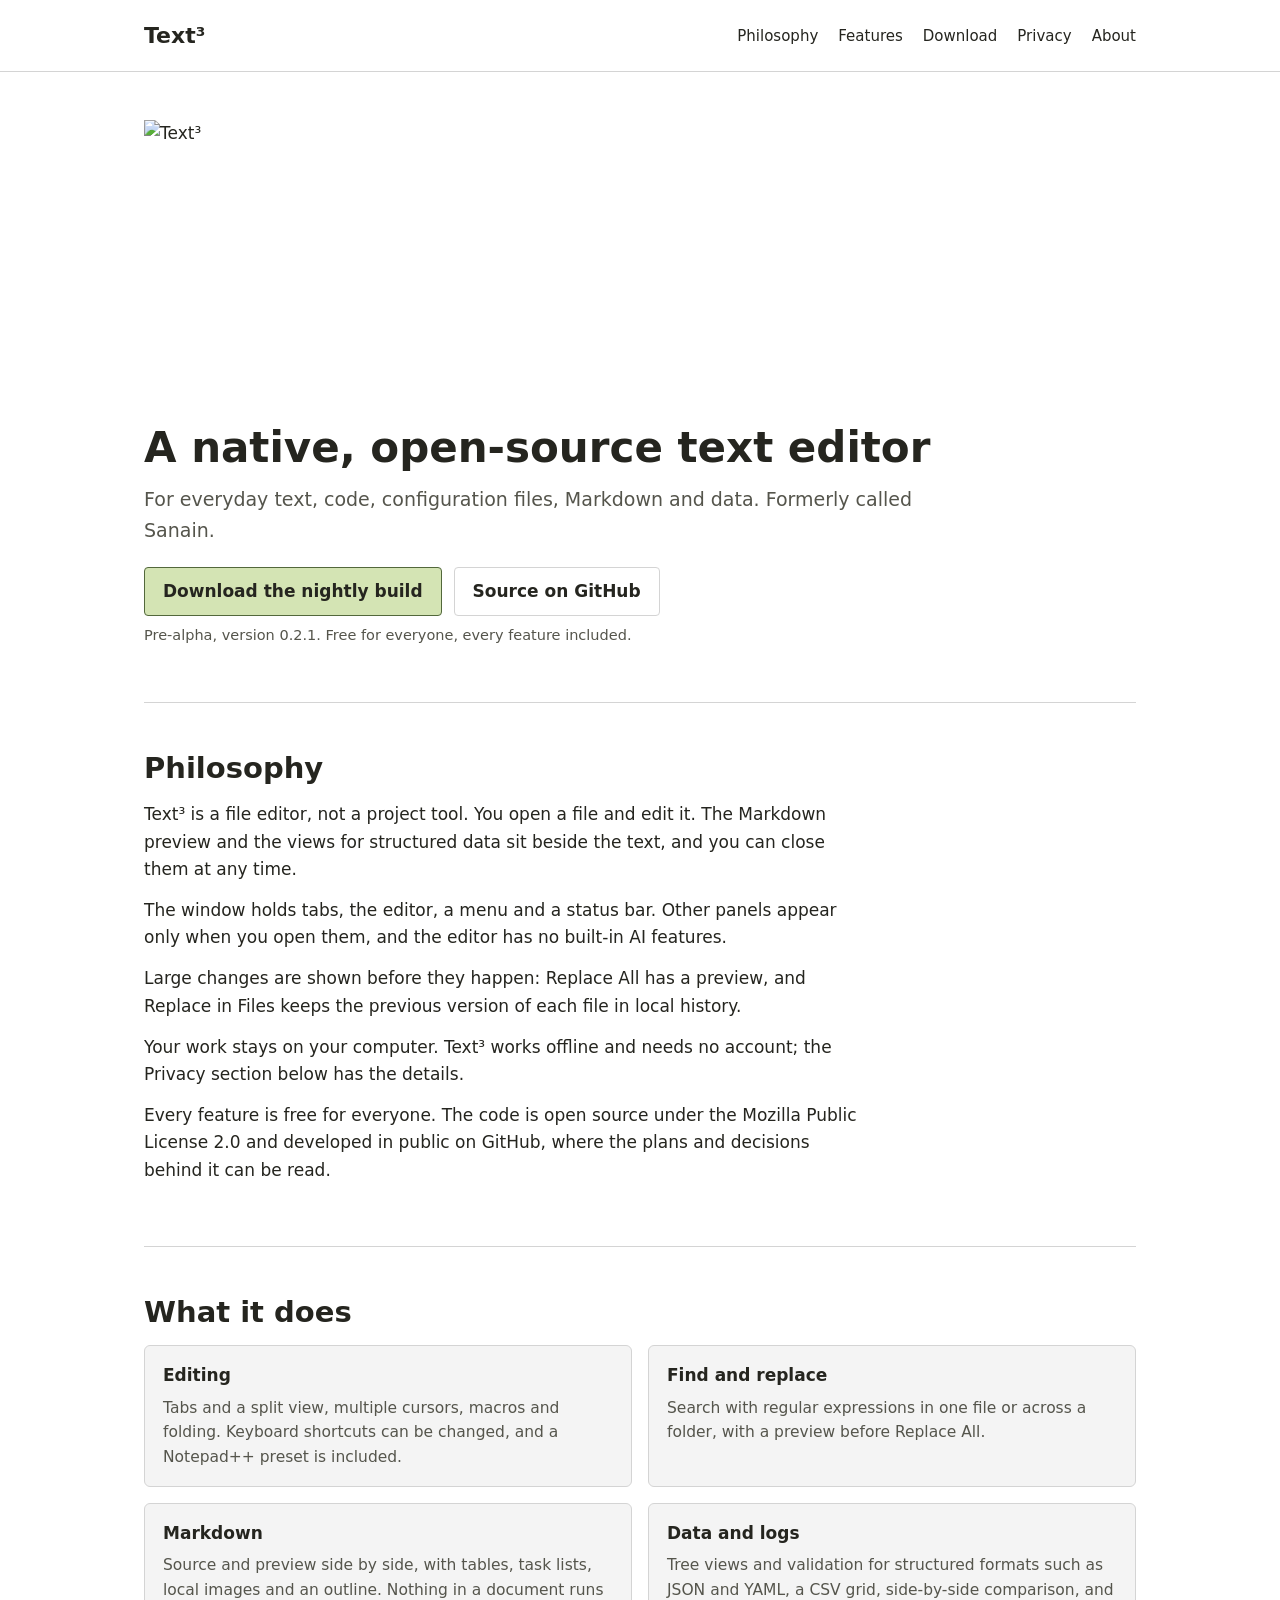
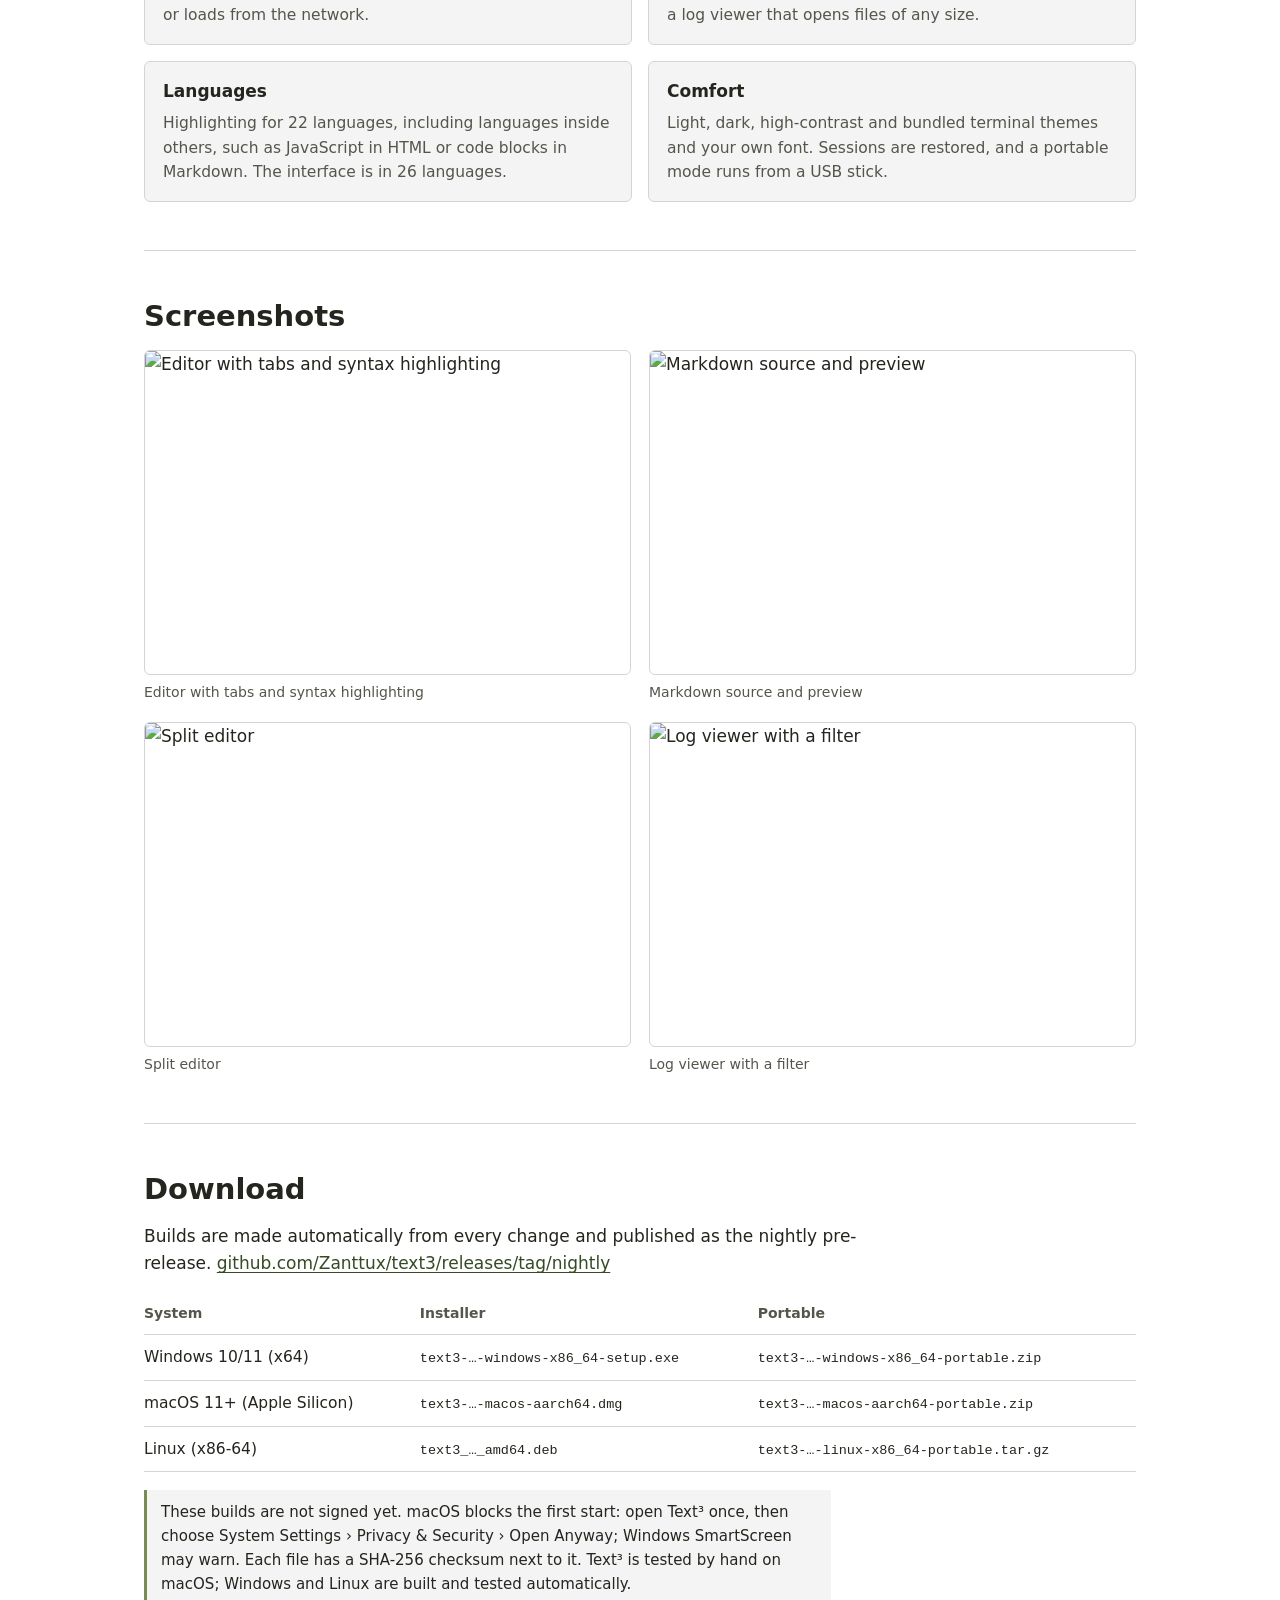
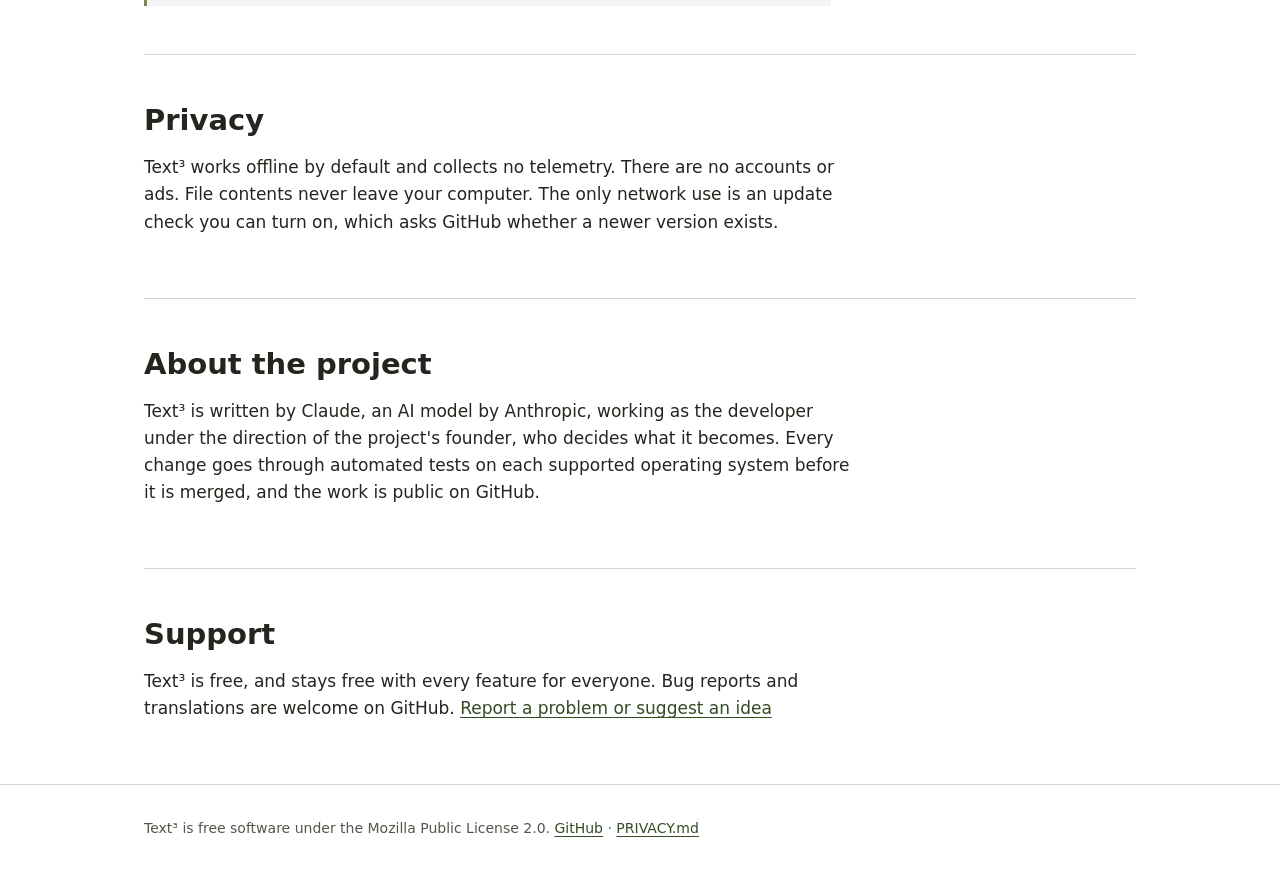
==== commit 88a758b9: "macOS: seal the app bundle with an ad-hoc signature (#166) The linker signed only the executable, so" ====
--- a/website/index.html
+++ b/website/index.html
@@ -53,7 +53,7 @@
   <h2>Download</h2>
   <p>Builds are made automatically from every change and published as the nightly pre-release. <a href="https://github.com/Zanttux/text3/releases/tag/nightly">github.com/Zanttux/text3/releases/tag/nightly</a></p>
   <div class="table-scroll"><table class="dl"><thead><tr><th>System</th><th>Installer</th><th>Portable</th></tr></thead><tbody><tr><td>Windows 10/11 (x64)</td><td><code>text3-…-windows-x86_64-setup.exe</code></td><td><code>text3-…-windows-x86_64-portable.zip</code></td></tr><tr><td>macOS 11+ (Apple Silicon)</td><td><code>text3-…-macos-aarch64.dmg</code></td><td><code>text3-…-macos-aarch64-portable.zip</code></td></tr><tr><td>Linux (x86-64)</td><td><code>text3_…_amd64.deb</code></td><td><code>text3-…-linux-x86_64-portable.tar.gz</code></td></tr></tbody></table></div>
-  <p class="warn">These builds are not signed yet. macOS asks for confirmation the first time (right-click Text³, then Open); Windows SmartScreen may warn. Each file has a SHA-256 checksum next to it. Text³ is tested by hand on macOS; Windows and Linux are built and tested automatically.</p>
+  <p class="warn">These builds are not signed yet. macOS blocks the first start: open Text³ once, then choose System Settings › Privacy &amp; Security › Open Anyway; Windows SmartScreen may warn. Each file has a SHA-256 checksum next to it. Text³ is tested by hand on macOS; Windows and Linux are built and tested automatically.</p>
 </section>
 
 <section id="privacy">
